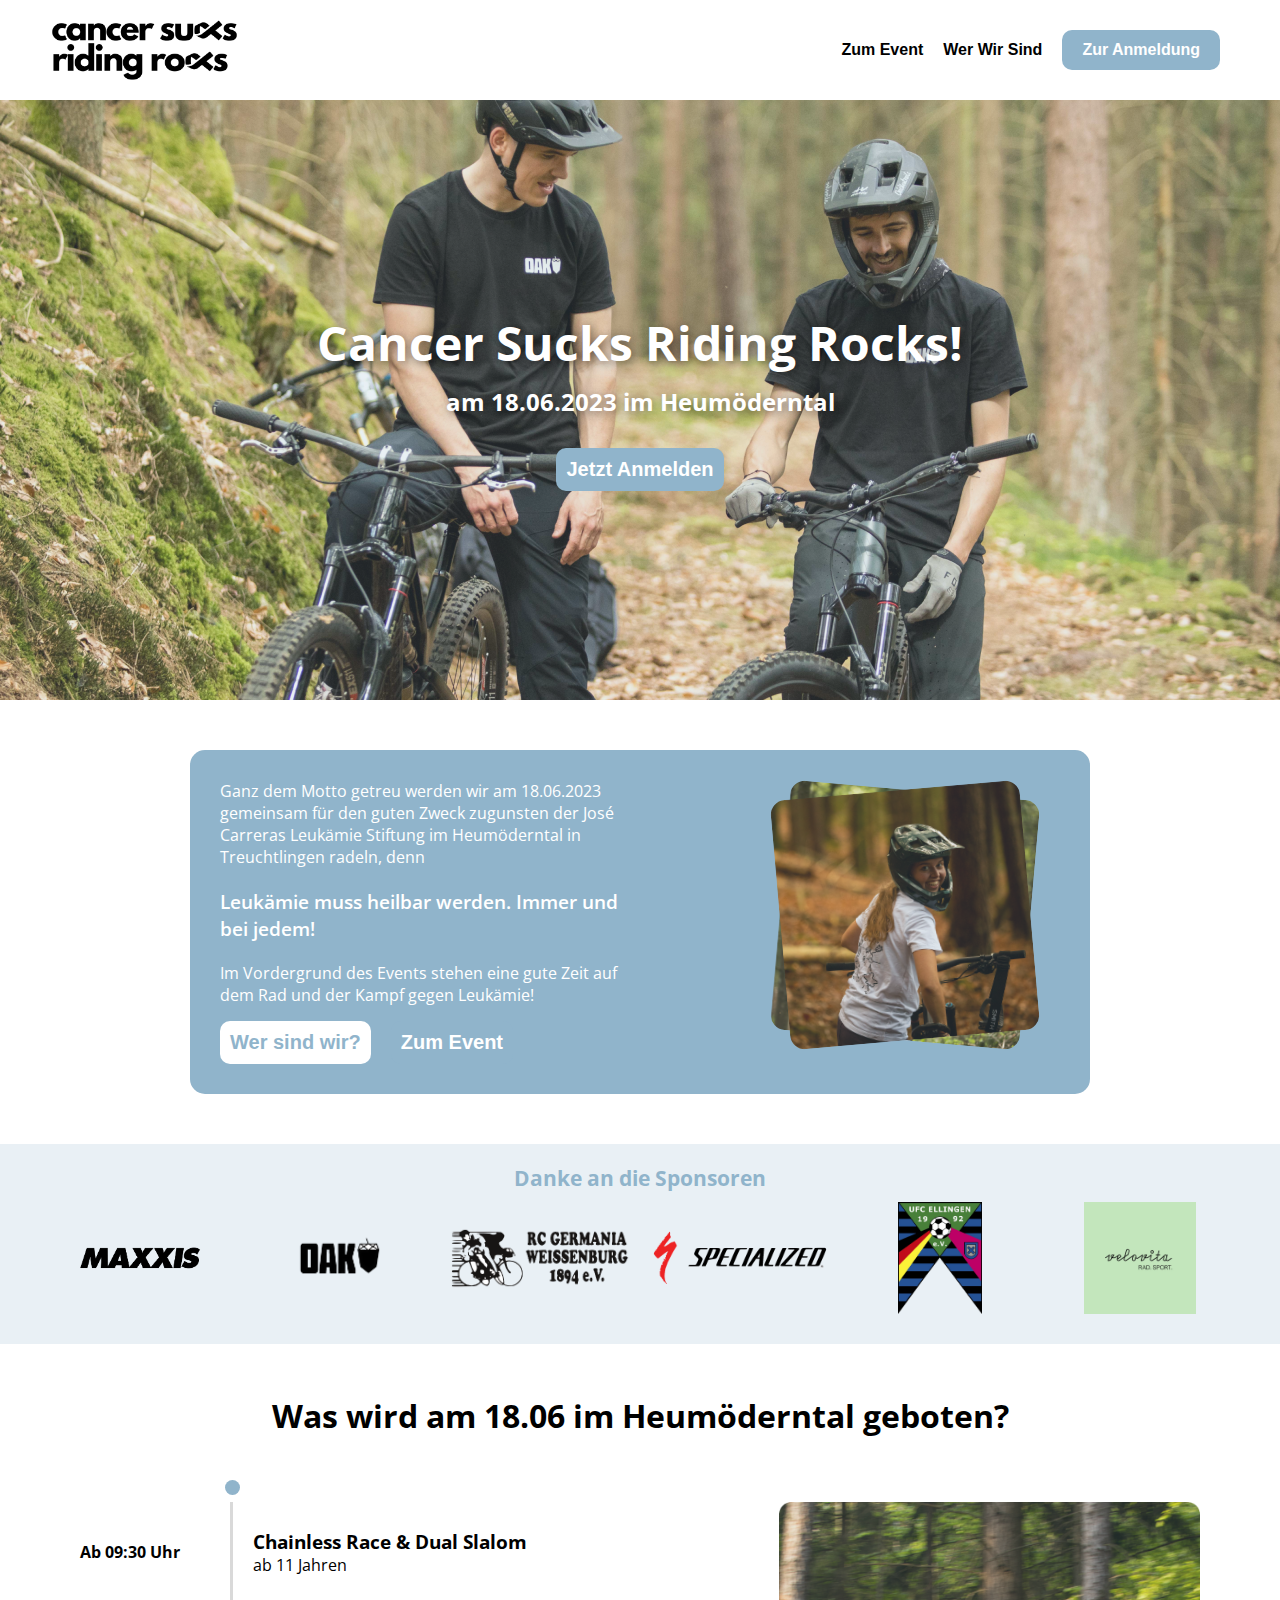
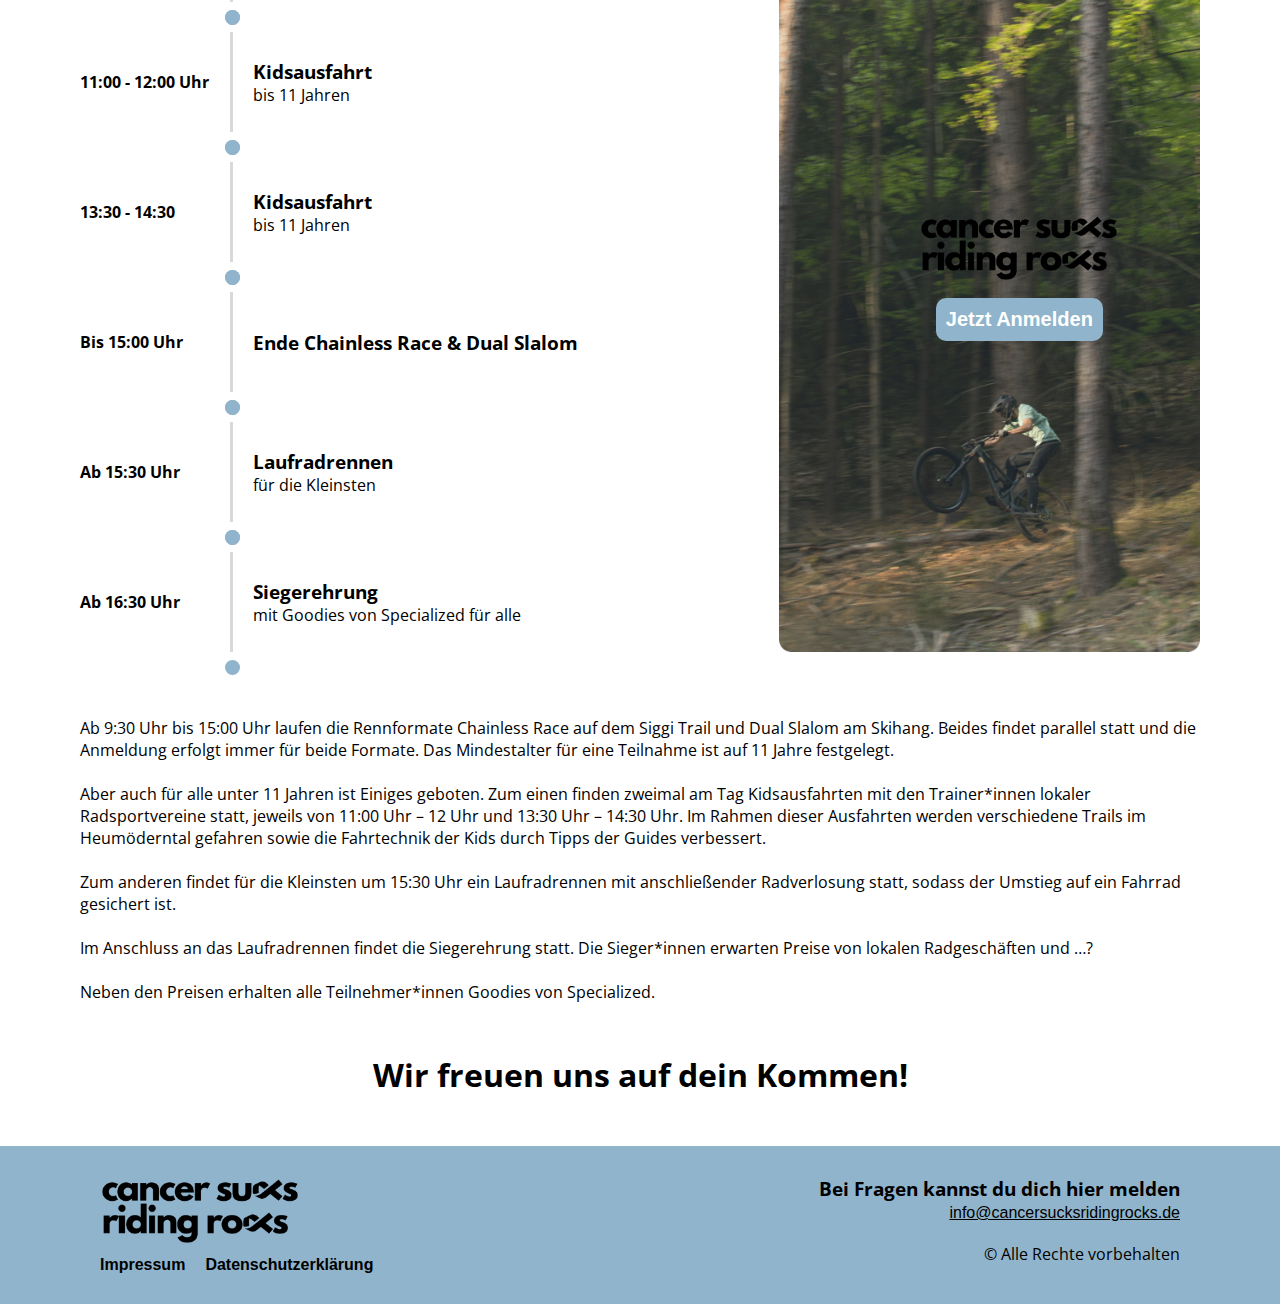
==== views/index.html @ 5d7ab5a2 "responsive changes" ====
<!DOCTYPE html>
<html lang="de">
<head>
    <meta charset="UTF-8">
    <meta http-equiv="X-UA-Compatible" content="IE=edge">
    <meta name="viewport" content="width=device-width, initial-scale=1.0">
    <title>Cancer Sucks Riding Rocks</title>
    <link rel="icon" href="../public/assets/favicon.ico" type="image/x-icon">
    <link rel="shortcut icon" href="../public/assets/favicon.ico" type="image/x-icon">
    <link rel="apple-touch-icon" href="../public/assets/favicon.ico" type="image/x-icon">
    <link rel="apple-touch-icon-precomposed" href="../public/assets/favicon.ico" type="image/x-icon">
    <link rel="apple-touch-icon" sizes="57x57" href="../public/assets/favicon.ico" type="image/x-icon">
    <link rel="apple-touch-icon" sizes="72x72" href="../public/assets/favicon.ico" type="image/x-icon">
    <link rel="stylesheet" href="../public/main.css">
</head>
<body>
    <header>
        <nav class="navbar">
            <div class="logo">
                <a href="/views/index.html">
                    <img src="../public/assets/logo.png" alt="LOGO" height="60"></div>
                </a>
            <div class="push-left">
                <button id="menu-toggler" data-class="menu-active" class="hamburger">
                    <span class="hamburger-line hamburger-line-top"></span>
                    <span class="hamburger-line hamburger-line-middle"></span>
                    <span class="hamburger-line hamburger-line-bottom"></span>
                </button>

                <ul id="primary-menu" class="menu nav-menu">
                    <li class="menu-item current-menu-item"><a class="nav__link"  href="/views/index.html#event">Zum Event</a></li>
                    <li class="menu-item"><a class="nav__link"  href="/views/about.html">Wer Wir Sind</a></li>
                    <li class="menu-item contact"><a class="nav__link"  href="/views/anmeldung.html">Zur Anmeldung</a></li>
                </ul>
            </div>
        </nav>
    </header>

    <main>
        <section name="hero">
            <h1>Cancer Sucks Riding Rocks!</h1>
            <h2>am 18.06.2023 im Heumöderntal</h2>
            <button class="btn-primary">Jetzt Anmelden</button>
        </section>
        <section name="about">
            <div class="about-wrapper">
                <div class="about-text">
                    <p>Ganz dem Motto getreu werden wir am 18.06.2023 gemeinsam für den guten Zweck zugunsten der José Carreras Leukämie Stiftung im Heumöderntal in Treuchtlingen radeln, denn</p>
                    
                    <span class="bold">Leukämie muss heilbar werden. Immer und bei jedem!</span>
                    
                    <p>Im Vordergrund des Events stehen eine gute Zeit auf dem Rad und der Kampf gegen Leukämie!</p>
                    <div class="btns">
                        <a href="../views/about.html" class="btn-white">Wer sind wir?</a>
                        <a href="#event" class="btn-secondary">Zum Event</a>
                    </div>
                </div>
                <div class="about-images">
                    <img src="../public/assets/Infotext1.png" alt="">
                    <img src="../public/assets/Infotext2.png" alt="">
                </div>
            </div>
        </section>
        <section name="sponsoren">
            <div class="sponsoren-wrapper">
                <h2>Danke an die Sponsoren</h2>
                <div class="sponsoren-images">
                    <img src="../public/assets/sponsoren/maxxis.png" alt="">
                    <img src="../public/assets/sponsoren/Oak.png" alt="">
                    <img src="../public/assets/sponsoren/RCGWUG.png" alt="">
                    <img src="../public/assets/sponsoren/Specialized.png" alt="">
                    <img src="../public/assets/sponsoren/UFC.png" alt="">
                    <img src="../public/assets/sponsoren/Velovita Radsport GmbH.jpg" alt="">
                    <!-- <img src="../public/assets/sponsoren/" alt=""> -->
                </div>
        </section>
        <section name="event-ablauf" id="event">
            <div class="container">
                <h1 class="heading">Was wird am 18.06 im Heumöderntal geboten?</h1>
                <div class="event">
                    <div class="ablauf">
                        <div class="list-element">
                            <div class="time">Ab 09:30 Uhr</div>
                            <div class="description">
                                <h3>Chainless Race & Dual Slalom</h3>
                                <p>ab 11 Jahren</p>
                            </div>
                        </div>
                        <div class="list-element">
                            <div class="time">11:00 - 12:00 Uhr</div>
                            <div class="description">
                                <h3>Kidsausfahrt</h3>
                                <p>bis 11 Jahren</p>
                            </div>
                        </div>
                        <div class="list-element">
                            <div class="time">13:30 - 14:30</div>
                            <div class="description">
                                <h3>Kidsausfahrt</h3>
                                <p>bis 11 Jahren</p>
                            </div>
                        </div>
                        <div class="list-element">
                            <div class="time">Bis 15:00 Uhr</div>
                            <div class="description">
                                <h3>Ende Chainless Race & Dual Slalom</h3>
                                <p></p>
                            </div>
                        </div>
                        <div class="list-element">
                            <div class="time">Ab 15:30 Uhr</div>
                            <div class="description">
                                <h3>Laufradrennen</h3>
                                <p>für die Kleinsten</p>
                            </div>
                        </div>
                        <div class="list-element">
                            <div class="time">Ab 16:30 Uhr</div>
                            <div class="description">
                                <h3>Siegerehrung</h3>
                                <p>mit Goodies von Specialized für alle</p>
                            </div>
                        </div>
                    </div>
                    <div class="event-bild">
                        <img src="../public/assets/eventbild.png">
                        <div class="overlay">
                            <img src="../public/assets/logo.png" alt="logo" class="logo">
                            <a class="btn-primary">Jetzt Anmelden</a>
                        </div>
                    </div>
                    <div class="event-mobile">
                        <a class="btn-primary">Jetzt Anmelden</a>
                    </div>
                </div>
                <p>
                    Ab 9:30 Uhr bis 15:00 Uhr laufen die Rennformate Chainless Race auf dem Siggi Trail und Dual Slalom am Skihang. Beides findet parallel statt und die Anmeldung erfolgt immer für beide Formate. Das Mindestalter für eine Teilnahme ist auf 11 Jahre festgelegt.  
                    <br>
                    <br>
                    Aber auch für alle unter 11 Jahren ist Einiges geboten. Zum einen finden zweimal am Tag Kidsausfahrten mit den Trainer*innen lokaler Radsportvereine statt, jeweils von 11:00 Uhr – 12 Uhr und 13:30 Uhr – 14:30 Uhr. 
                    Im Rahmen dieser Ausfahrten werden verschiedene Trails im Heumöderntal gefahren sowie die Fahrtechnik der Kids durch Tipps der Guides verbessert. 
                    <br>
                    <br>
                    Zum anderen findet für die Kleinsten um 15:30 Uhr ein Laufradrennen mit anschließender Radverlosung statt, sodass der Umstieg auf ein Fahrrad gesichert ist. 
                    <br>
                    <br>
                    Im Anschluss an das Laufradrennen findet die Siegerehrung statt. Die Sieger*innen erwarten Preise von lokalen Radgeschäften und …? 
                    <br>
                    <br>
                    Neben den Preisen erhalten alle Teilnehmer*innen Goodies von Specialized. 
                </p>
                <h1 class="end-call">Wir freuen uns auf dein Kommen!</h1>
            </div>
        </section>
    </main>
    <footer>
        <div class="container">
            <div class="left-side">
                <div class="logo">
                    <img src="../public/assets/logo.png" alt="logo">
                </div>
                <div class="privacy-policy">
                    <a href="https://ridetime.de/impressum/">Impressum</a>
                    <a href="/datenschutz.html">Datenschutzerklärung</a>
                </div>
            </div>
            <div class="right-side">
                <div class="email">
                    <h3>Bei Fragen kannst du dich hier melden</h3>
                    <a href="mailto:info@cancersucksridingrocks.de">info@cancersucksridingrocks.de</a>
                    <p>© Alle Rechte vorbehalten</p>
                </div>
            </div>
        </div>
    </footer>
</body>
<script src="../public/main.js"></script>
</html>
---- public/main.css ----
@import url("https://fonts.googleapis.com/css2?family=Open Sans:wght@400;700&display=swap");
@import "navbar.css";
:root {
  --color-primary: #90B4CB;
  --color-secondary: #90b4cb33;
  font-size: 20px;
  font-family: "Open Sans", sans-serif;
  scroll-behavior: smooth;
}
@media (min-width: 768px) {
  :root {
    font-size: 16px;
  }
}

button, input, a {
  font-family: "Rubik", sans-serif;
}

* {
  box-sizing: border-box;
  margin: 0;
  padding: 0;
}

.btn-primary {
  background-color: var(--color-primary);
  color: #fff;
  padding: 10px 10px;
  border-radius: 10px;
  font-size: 20px;
  font-weight: 700;
  border: none;
  cursor: pointer;
  transition: all 0.3s ease-in-out;
  text-decoration: none;
}

main .container {
  max-width: 1200px;
  margin: 0 auto;
  padding: 0 40px;
}
main section[name=hero] {
  background-image: url("assets/hero.png");
  background-size: cover;
  background-position: center;
  background-repeat: no-repeat;
  max-height: 600px;
  height: 600vh;
  max-width: 1500px;
  display: flex;
  align-items: center;
  justify-content: center;
  flex-direction: column;
  gap: 10px;
  margin: 0 auto;
}
main section[name=hero] h1 {
  font-size: 3rem;
  text-shadow: 2px 2px 10px rgba(0, 0, 0, 0.5);
  color: #fff;
}
main section[name=hero] h2 {
  font-size: 1.5rem;
  text-shadow: 2px 2px 10px rgba(0, 0, 0, 0.5);
  color: #fff;
}
main section[name=hero] .btn-primary {
  margin-top: 20px;
  text-decoration: none;
}
@media (max-width: 1024px) {
  main section[name=hero] h1 {
    font-size: 2rem;
  }
  main section[name=hero] h2 {
    font-size: 1rem;
  }
}
main section[name=about] .about-wrapper {
  display: flex;
  flex-direction: column;
  justify-content: space-between;
  gap: 20px;
  background-color: var(--color-primary);
  border-radius: 15px;
  padding: 30px;
  margin: 50px 0;
  width: 900px;
  margin: 50px auto;
}
@media (min-width: 768px) {
  main section[name=about] .about-wrapper {
    flex-direction: row;
  }
}
@media (max-width: 768px) {
  main section[name=about] .about-wrapper {
    border-radius: 0;
    margin: 0;
    width: 100%;
  }
}
main section[name=about] .about-wrapper .about-text {
  width: 60%;
  max-width: 400px;
  color: #fff;
}
@media (max-width: 768px) {
  main section[name=about] .about-wrapper .about-text {
    width: 100%;
    max-width: 100%;
  }
}
main section[name=about] .about-wrapper .about-text span {
  font-size: 1.2rem;
  font-weight: 600;
  display: block;
  margin: 20px 0;
}
main section[name=about] .about-wrapper .about-text .btns {
  margin-top: 15px;
  display: flex;
  gap: 20px;
}
@media (max-width: 768px) {
  main section[name=about] .about-wrapper .about-text .btns {
    margin-top: 40px;
  }
  main section[name=about] .about-wrapper .about-text .btns a {
    font-size: 0.9rem;
  }
}
@media (max-width: 414px) {
  main section[name=about] .about-wrapper .about-text .btns {
    display: flex;
    flex-direction: column;
  }
}
main section[name=about] .about-wrapper .about-text .btn-white {
  background-color: #fff;
  color: var(--color-primary);
  padding: 10px 10px;
  border-radius: 10px;
  font-size: 20px;
  font-weight: 700;
  border: none;
  cursor: pointer;
  transition: all 0.3s ease-in-out;
  text-decoration: none;
}
main section[name=about] .about-wrapper .about-text .btn-secondary {
  background-color: var(--color-secondary);
  color: #fff;
  padding: 10px 10px;
  border-radius: 10px;
  font-size: 20px;
  font-weight: 700;
  border: none;
  cursor: pointer;
  transition: all 0.3s ease-in-out;
  text-decoration: none;
}
main section[name=about] .about-wrapper .about-images {
  position: relative;
  width: 40%;
  margin-right: 30px;
  margin-top: 10px;
}
main section[name=about] .about-wrapper .about-images img {
  top: 0;
  right: 0;
  border-radius: 15px;
  height: 250px;
  width: 250px;
  position: absolute;
}
main section[name=about] .about-wrapper .about-images img:nth-child(1) {
  transform: rotate(5deg);
}
main section[name=about] .about-wrapper .about-images img:nth-child(2) {
  transform: rotate(-5deg);
}
@media (max-width: 768px) {
  main section[name=about] .about-wrapper .about-images {
    display: none;
  }
}
@media (max-width: 1024px) {
  main section[name=about] .about-wrapper {
    max-width: 100vw;
    border-radius: 0;
    padding: 50px;
  }
  main section[name=about] .about-wrapper .about-text {
    font-size: 0.9rem;
  }
  main section[name=about] .about-wrapper .about-text span {
    display: block;
    margin: 10px 0;
  }
  main section[name=about] .about-wrapper .about-images img {
    top: 10px;
    width: 200px;
    height: 200px;
  }
  main section[name=about] .about-wrapper .btns {
    margin-top: 20px;
  }
  main section[name=about] .about-wrapper .btns a {
    font-size: 0.9rem;
    width: -moz-fit-content;
    width: fit-content;
  }
}
main section[name=sponsoren] .sponsoren-wrapper {
  display: flex;
  flex-direction: column;
  justify-content: center;
  align-items: center;
  background-color: var(--color-secondary);
  max-height: 200px;
  padding: 20px;
}
main section[name=sponsoren] .sponsoren-wrapper h2 {
  color: var(--color-primary);
  font-size: 1.3rem;
}
main section[name=sponsoren] .sponsoren-wrapper .sponsoren-images {
  display: flex;
  flex-wrap: nowrap;
  gap: 20px;
  max-width: 100vw;
  overflow-x: auto;
  overflow-y: hidden;
  padding: 10px 20px;
}
main section[name=sponsoren] .sponsoren-wrapper .sponsoren-images img {
  aspect-ratio: 3/2;
  width: 180px;
  -o-object-fit: scale-down;
     object-fit: scale-down;
}
@media (max-width: 768px) {
  main section[name=sponsoren] .sponsoren-wrapper {
    max-height: 100vw;
    padding: 20px 0;
  }
  main section[name=sponsoren] .sponsoren-wrapper h2 {
    font-size: 1rem;
  }
  main section[name=sponsoren] .sponsoren-wrapper .sponsoren-images {
    overflow-x: auto;
    overflow-y: hidden;
    padding: 20px 0;
    flex-wrap: nowrap;
    width: 100%;
  }
}
main section[name=event-ablauf] {
  margin: 50px 0;
}
main section[name=event-ablauf] h1.heading {
  text-align: center;
  margin-bottom: 50px;
}
main section[name=event-ablauf] .event {
  margin-bottom: 50px;
  display: flex;
  justify-content: space-between;
  align-items: center;
  height: 100%;
}
main section[name=event-ablauf] .event .event-mobile {
  display: none;
}
@media (max-width: 768px) {
  main section[name=event-ablauf] .event {
    align-items: center;
  }
}
main section[name=event-ablauf] .event .ablauf {
  display: flex;
  flex-direction: column;
}
main section[name=event-ablauf] .event .ablauf .list-element {
  display: flex;
  align-items: center;
  height: 130px;
  gap: 20px;
}
main section[name=event-ablauf] .event .ablauf .list-element .time {
  width: 130px;
  font-weight: 700;
}
main section[name=event-ablauf] .event .ablauf .list-element .description {
  border-left: 3px solid #D9D9D9;
  padding-left: 20px;
  height: 100px;
  display: flex;
  flex-direction: column;
  justify-content: center;
  position: relative;
}
main section[name=event-ablauf] .event .ablauf .list-element .description::before {
  content: "";
  display: block;
  width: 15px;
  height: 15px;
  border-radius: 50%;
  background-color: var(--color-primary);
  position: absolute;
  top: -22.5px;
  left: -8px;
}
main section[name=event-ablauf] .event .ablauf .list-element .description::after {
  content: "";
  display: block;
  width: 15px;
  height: 15px;
  border-radius: 50%;
  background-color: var(--color-primary);
  position: absolute;
  bottom: -22.5px;
  left: -8px;
}
main section[name=event-ablauf] .event .event-bild {
  max-height: 800px;
  position: relative;
}
main section[name=event-ablauf] .event .event-bild img {
  height: 100%;
  width: -moz-min-content;
  width: min-content;
  float: right;
  max-height: 750px;
}
main section[name=event-ablauf] .event .event-bild .overlay {
  position: absolute;
  top: 0;
  left: 30px;
  width: 100%;
  height: 100%;
  display: flex;
  justify-content: center;
  align-items: center;
  flex-direction: column;
}
main section[name=event-ablauf] .event .event-bild .overlay img {
  width: 200px;
  height: 70px;
  -o-object-fit: contain;
     object-fit: contain;
  margin-bottom: 15px;
}
main section[name=event-ablauf] .end-call {
  text-align: center;
  margin-top: 50px;
}
@media (max-width: 1024px) {
  main section[name=event-ablauf] .event {
    gap: 20px;
    padding: 0 40px;
  }
  main section[name=event-ablauf] .event .ablauf .list-element {
    height: 80px;
    gap: 10px;
  }
  main section[name=event-ablauf] .event .ablauf .list-element .time {
    width: 120px;
    font-size: 0.8rem;
  }
  main section[name=event-ablauf] .event .ablauf .list-element .description {
    height: 60px;
  }
  main section[name=event-ablauf] .event .ablauf .list-element .description h3 {
    font-size: 1rem;
  }
  main section[name=event-ablauf] .event .ablauf .list-element .description p {
    font-size: 0.8rem;
  }
  main section[name=event-ablauf] .event .ablauf .list-element .description::before {
    width: 10px;
    height: 10px;
    top: -15px;
    left: -6px;
  }
  main section[name=event-ablauf] .event .ablauf .list-element .description::after {
    width: 10px;
    height: 10px;
    bottom: -15px;
    left: -6px;
  }
  main section[name=event-ablauf] .event .event-bild img {
    max-width: 30vw;
    max-height: 750px;
  }
  main section[name=event-ablauf] .event .event-bild .overlay img {
    width: 150px;
    height: 50px;
  }
  main section[name=event-ablauf] .event .event-bild .overlay a {
    font-size: 0.9rem;
  }
}
@media (max-width: 1024px) and (max-width: 768px) {
  main section[name=event-ablauf] .event .event-bild {
    display: none;
  }
}
@media (max-width: 768px) {
  main section[name=event-ablauf] .event {
    flex-direction: column;
    padding: 0 20px;
  }
  main section[name=event-ablauf] .event .ablauf .list-element {
    height: 80px;
    gap: 10px;
  }
  main section[name=event-ablauf] .event .ablauf .list-element .time {
    width: 80px;
    font-size: 0.7rem;
  }
  main section[name=event-ablauf] .event .ablauf .list-element .description {
    height: 60px;
  }
  main section[name=event-ablauf] .event .ablauf .list-element .description h3 {
    font-size: 0.8rem;
  }
  main section[name=event-ablauf] .event .ablauf .list-element .description p {
    font-size: 0.6rem;
  }
  main section[name=event-ablauf] .event .ablauf .list-element .description::before {
    width: 10px;
    height: 10px;
    top: -15px;
    left: -6px;
  }
  main section[name=event-ablauf] .event .ablauf .list-element .description::after {
    width: 10px;
    height: 10px;
    bottom: -15px;
    left: -6px;
  }
  main section[name=event-ablauf] .event .event-bild {
    display: none;
  }
}

footer {
  background-color: var(--color-primary);
  padding: 30px 100px;
}
footer .container {
  max-width: 1500px;
  margin: 0 auto;
  display: flex;
  flex-direction: row;
  justify-content: space-between;
}
footer .left-side {
  width: -moz-fit-content;
  width: fit-content;
}
footer .left-side .logo img {
  width: 200px;
  height: 70px;
  -o-object-fit: contain;
     object-fit: contain;
}
footer .left-side .privacy-policy {
  margin-top: 20px;
  display: flex;
  gap: 20px;
}
footer .left-side .privacy-policy a {
  color: #000;
  text-decoration: none;
  font-weight: 700;
}
footer .left-side .privacy-policy a:hover {
  text-decoration: underline;
}
footer .right-side {
  width: -moz-fit-content;
  width: fit-content;
}
footer .right-side .email {
  text-align: right;
}
footer .right-side a {
  color: #000;
}
footer .right-side a:hover {
  text-decoration: underline;
}
footer .right-side p {
  margin-top: 20px;
  text-align: right;
}
@media (max-width: 1024px) {
  footer {
    padding: 20px 40px;
  }
  footer .left-side {
    margin-bottom: 10px;
  }
  footer .left-side .logo img {
    width: 150px;
    height: 50px;
  }
  footer .right-side .email * {
    font-size: 1rem;
  }
}
@media (max-width: 768px) {
  footer {
    flex-direction: column;
    padding: 20px 20px;
  }
  footer .left-side {
    margin-bottom: 10px;
  }
  footer .left-side .logo img {
    width: 200px;
    height: 70px;
  }
  footer .right-side .email * {
    text-align: left;
    font-size: 0.8rem;
  }
}

section[name=wer-wir-sind] .wer-wir-sind-wrapper {
  display: flex;
  flex-direction: column;
  justify-content: center;
  align-items: center;
  padding: 20px;
  margin-top: 50px;
}
section[name=wer-wir-sind] .wer-wir-sind-wrapper p {
  margin-top: 10px;
  text-align: block;
  line-height: 25px;
  font-size: 18px;
  text-align: justify;
}
section[name=wer-wir-sind] .wer-wir-sind-wrapper .vorstellungs-bilder {
  margin: 50px 0;
  display: flex;
  gap: 50px;
}
section[name=wer-wir-sind] .wer-wir-sind-wrapper .vorstellungs-bilder img {
  height: 100%;
  max-height: 350px;
  width: 100%;
  max-width: 350px;
  -o-object-fit: cover;
     object-fit: cover;
  border-radius: 50%;
}
section[name=wer-wir-sind] .wer-wir-sind-wrapper .heumoederntrails {
  margin: 50px 0;
  display: flex;
  gap: 75px;
  justify-content: center;
  align-items: center;
}
section[name=wer-wir-sind] .wer-wir-sind-wrapper .heumoederntrails img {
  height: 100%;
  max-height: 400px;
  width: 100%;
  max-width: 400px;
  -o-object-fit: cover;
     object-fit: cover;
  border-radius: 50%;
}

section[name=datenschutz] .container {
  padding: 20px 50px;
}
section[name=datenschutz] .container h1 {
  text-align: center;
  margin-bottom: 20px;
}
section[name=datenschutz] .container p {
  margin-top: 10px;
  text-align: block;
  line-height: 25px;
  font-size: 18px;
  text-align: justify;
}

.josecarreras {
  width: 75vw;
  max-width: 500px;
  height: 100%;
  margin: 0 0 20px;
}

@media (max-width: 768px) {
  main section[name=about] .about-wrapper .about-text .btns {
    margin-top: 20px;
  }
  main section[name=about] .about-wrapper .about-text span {
    font-size: 1rem;
  }
  .end-call {
    margin: 20px 0 !important;
  }
  p {
    font-size: 0.8rem;
  }
  main section[name=event-ablauf] {
    margin: 20px 0;
  }
  main section[name=event-ablauf] .container {
    padding: 0 20px;
  }
  main section[name=about] .about-wrapper {
    padding: 20px;
  }
  h1 {
    font-size: 1.2rem;
  }
  main section[name=hero] h1 {
    font-size: 1.5rem;
    text-align: center;
  }
  section[name=wer-wir-sind] .container.wir {
    padding: 0;
  }
  section[name=wer-wir-sind] .subtitle {
    display: none;
  }
  section[name=wer-wir-sind] .wer-wir-sind-wrapper {
    padding: 0;
    position: relative;
    justify-content: start;
    align-items: left;
    margin-top: 0;
  }
  section[name=wer-wir-sind] .wer-wir-sind-wrapper h1, section[name=wer-wir-sind] .wer-wir-sind-wrapper p.subtitle {
    display: none;
  }
  section[name=wer-wir-sind] .wer-wir-sind-wrapper .vorstellungs-bilder {
    margin-top: 0;
    margin-bottom: 20px;
    flex-wrap: wrap;
    gap: 0;
    max-width: none;
  }
  section[name=wer-wir-sind] .wer-wir-sind-wrapper .vorstellungs-bilder img {
    border-radius: 0;
    width: 50vw;
    aspect-ratio: 1/1;
    max-height: 50vh;
    -o-object-fit: cover;
       object-fit: cover;
    max-width: none;
  }
  section[name=wer-wir-sind] .wer-wir-sind-wrapper .infotext {
    padding: 0 20px;
    margin-top: 0;
  }
  section[name=wer-wir-sind] .wer-wir-sind-wrapper .heumoederntrails {
    padding: 20px;
    margin: 0;
    flex-wrap: wrap;
    gap: 20px;
  }
}
@media (max-width: 400px) {
  .vorstellungs-bilder img {
    min-width: 100vw;
  }
}
@media (max-width: 471px) {
  section[name=hero] {
    background-position: 75% 50% !important;
  }
  section[name=event-ablauf] .description h3 {
    font-size: 0.6rem !important;
  }
  section[name=event-ablauf] .description p {
    font-size: 0.5rem !important;
  }
  section[name=event-ablauf] .time {
    font-size: 0.5rem !important;
  }
  *[class*=btn] {
    font-size: 0.7rem !important;
  }
}
@media (max-width: 876px) {
  .event-bild {
    display: none;
  }
  .event-mobile {
    margin-top: 20px;
    display: block !important;
  }
  .event-mobile a {
    font-size: 0.9rem;
  }
  .heumoederntrails img {
    max-width: 200px !important;
  }
}/*# sourceMappingURL=main.css.map */
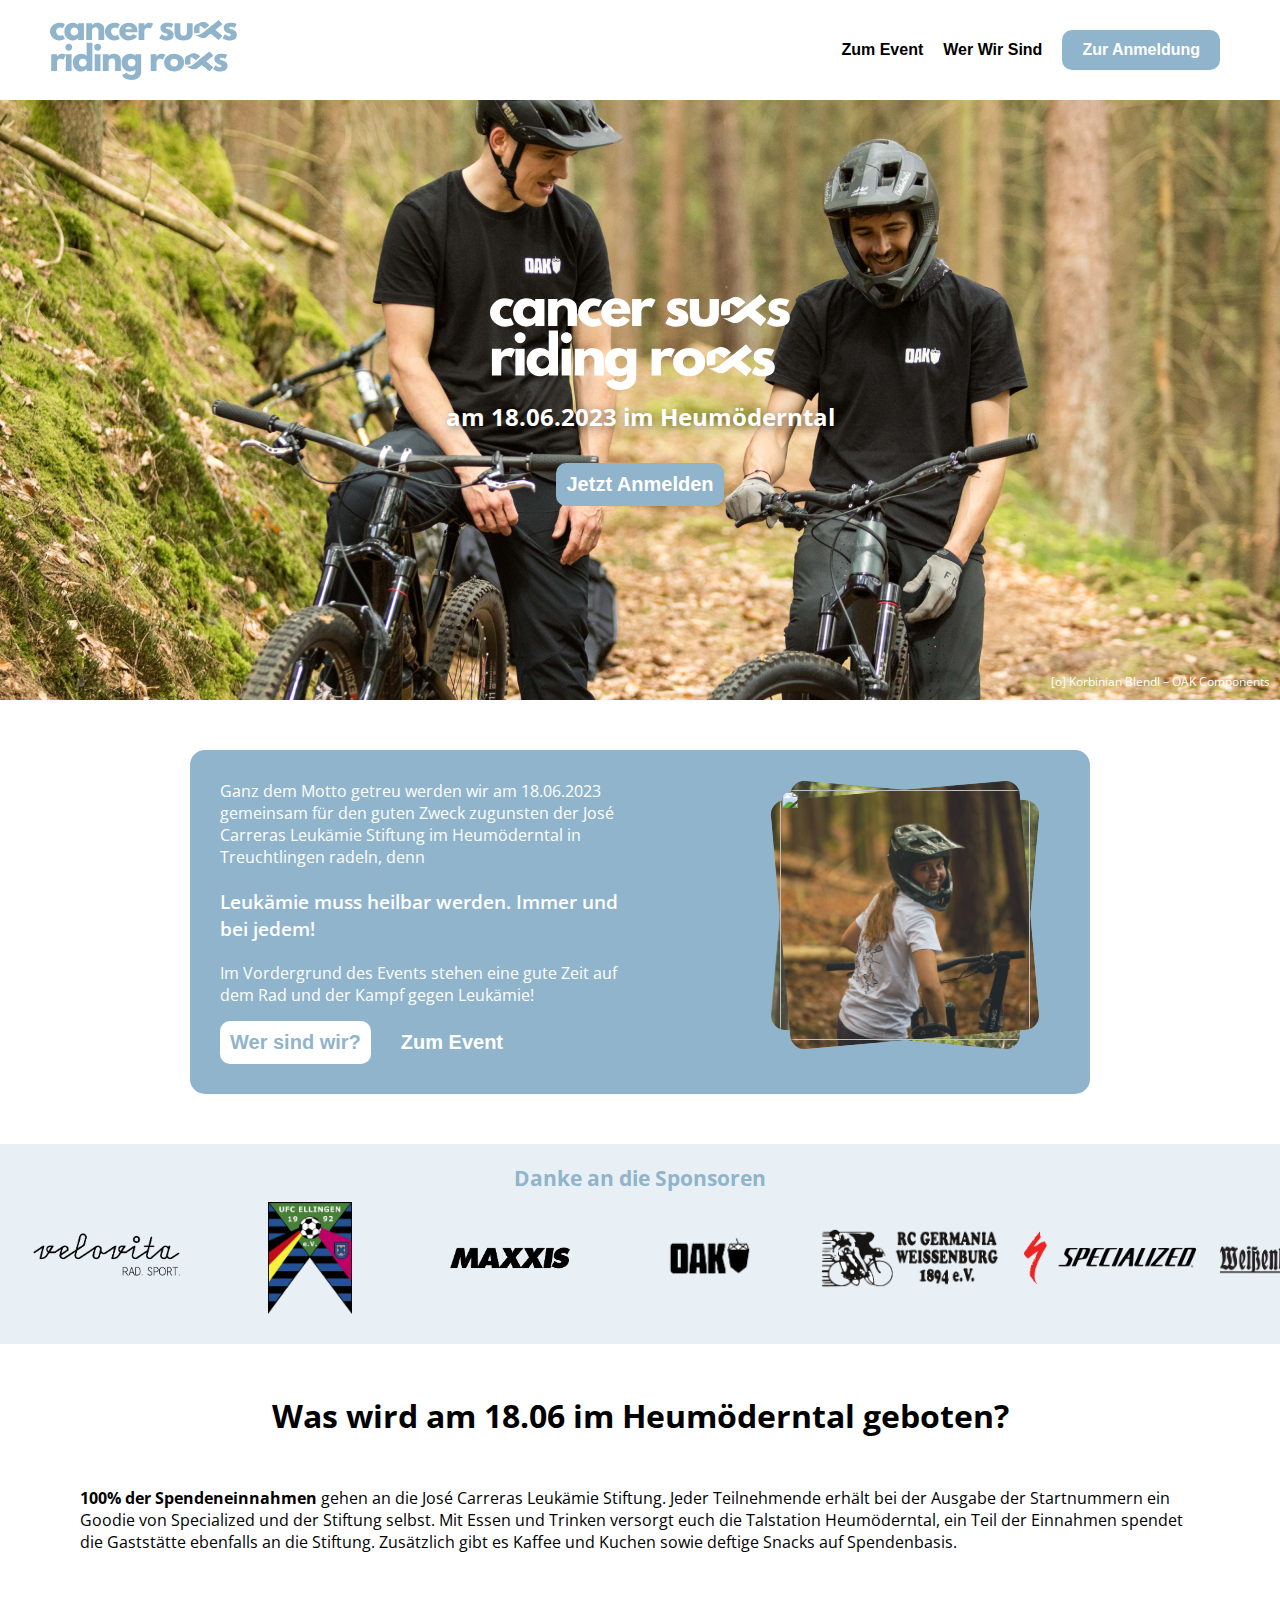
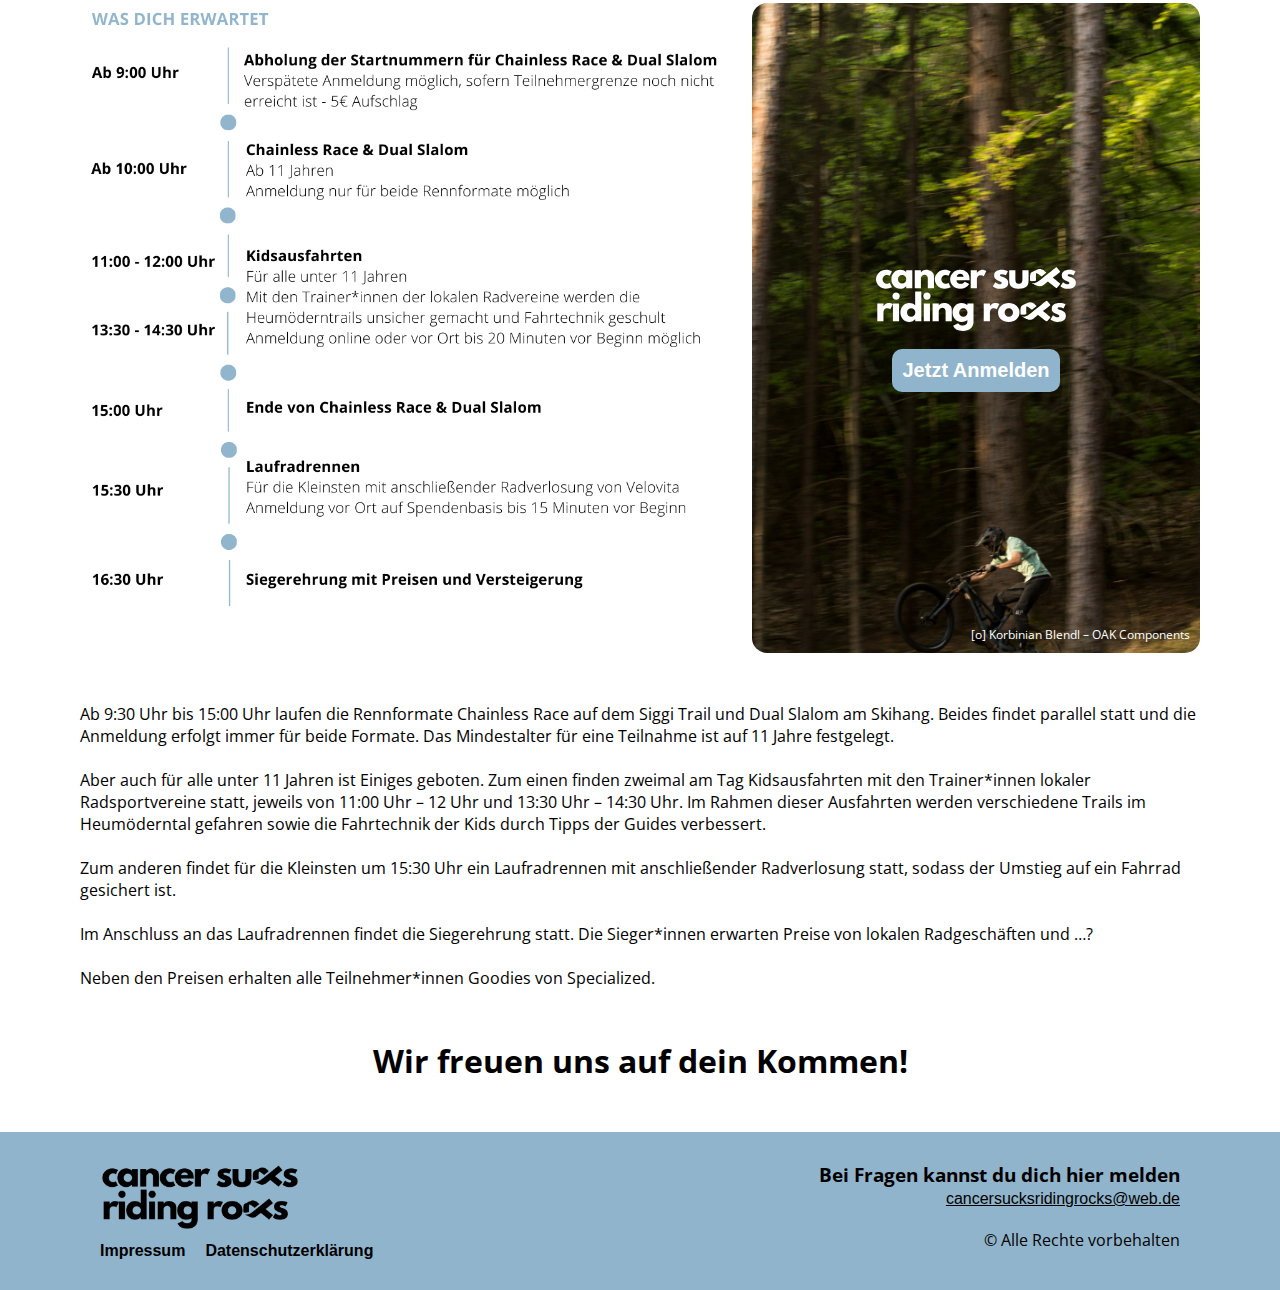
==== commit 979868f9: "last changes" ====
--- a/views/index.html
+++ b/views/index.html
@@ -18,7 +18,7 @@
         <nav class="navbar">
             <div class="logo">
                 <a href="/views/index.html">
-                    <img src="../public/assets/logo.png" alt="LOGO" height="60"></div>
+                    <img src="../public/assets/Logo.svg" alt="LOGO" height="60"></div>
                 </a>
             <div class="push-left">
                 <button id="menu-toggler" data-class="menu-active" class="hamburger">
@@ -30,7 +30,7 @@
                 <ul id="primary-menu" class="menu nav-menu">
                     <li class="menu-item current-menu-item"><a class="nav__link"  href="/views/index.html#event">Zum Event</a></li>
                     <li class="menu-item"><a class="nav__link"  href="/views/about.html">Wer Wir Sind</a></li>
-                    <li class="menu-item contact"><a class="nav__link"  href="/views/anmeldung.html">Zur Anmeldung</a></li>
+                    <li class="menu-item contact"><a class="nav__link" target="_blank" href="https://forms.gle/KFm6oG1dG6w49Yee6">Zur Anmeldung</a></li>
                 </ul>
             </div>
         </nav>
@@ -38,9 +38,11 @@
 
     <main>
         <section name="hero">
-            <h1>Cancer Sucks Riding Rocks!</h1>
+            <h1 hidden>Cancer Sucks Riding Rocks!</h1>
+            <img src="../public/assets/logo_black.svg" alt="">
             <h2>am 18.06.2023 im Heumöderntal</h2>
-            <button class="btn-primary">Jetzt Anmelden</button>
+            <a href="https://forms.gle/KFm6oG1dG6w49Yee6" target="_blank" class="btn-primary">Jetzt Anmelden</a>
+            <div class="photograf">[o] Korbinian Blendl – OAK Components</div>
         </section>
         <section name="about">
             <div class="about-wrapper">
@@ -58,6 +60,7 @@
                 <div class="about-images">
                     <img src="../public/assets/Infotext1.png" alt="">
                     <img src="../public/assets/Infotext2.png" alt="">
+                    <img src="../public/assets/werwirsindkurz.jpg" alt="">
                 </div>
             </div>
         </section>
@@ -65,75 +68,37 @@
             <div class="sponsoren-wrapper">
                 <h2>Danke an die Sponsoren</h2>
                 <div class="sponsoren-images">
+                    <img src="../public/assets/sponsoren/Velovita Radsport GmbH.png" alt="">
+                    <img src="../public/assets/sponsoren/UFC.png" alt="">
                     <img src="../public/assets/sponsoren/maxxis.png" alt="">
                     <img src="../public/assets/sponsoren/Oak.png" alt="">
                     <img src="../public/assets/sponsoren/RCGWUG.png" alt="">
                     <img src="../public/assets/sponsoren/Specialized.png" alt="">
-                    <img src="../public/assets/sponsoren/UFC.png" alt="">
-                    <img src="../public/assets/sponsoren/Velovita Radsport GmbH.jpg" alt="">
+                    <img src="../public/assets/sponsoren/weißenburger_tagblatt.png" alt="">
                     <!-- <img src="../public/assets/sponsoren/" alt=""> -->
                 </div>
         </section>
         <section name="event-ablauf" id="event">
             <div class="container">
                 <h1 class="heading">Was wird am 18.06 im Heumöderntal geboten?</h1>
+                <p style="margin-top: 0 !important;"><strong>100% der Spendeneinnahmen</strong> gehen an die José Carreras Leukämie Stiftung. Jeder Teilnehmende erhält bei der Ausgabe der Startnummern ein Goodie von Specialized und der Stiftung selbst.
+                    Mit Essen und Trinken versorgt euch die Talstation Heumöderntal, ein Teil der Einnahmen spendet die Gaststätte ebenfalls an die Stiftung. Zusätzlich gibt es Kaffee und Kuchen sowie deftige Snacks auf Spendenbasis. </p>
                 <div class="event">
                     <div class="ablauf">
-                        <div class="list-element">
-                            <div class="time">Ab 09:30 Uhr</div>
-                            <div class="description">
-                                <h3>Chainless Race & Dual Slalom</h3>
-                                <p>ab 11 Jahren</p>
-                            </div>
-                        </div>
-                        <div class="list-element">
-                            <div class="time">11:00 - 12:00 Uhr</div>
-                            <div class="description">
-                                <h3>Kidsausfahrt</h3>
-                                <p>bis 11 Jahren</p>
-                            </div>
-                        </div>
-                        <div class="list-element">
-                            <div class="time">13:30 - 14:30</div>
-                            <div class="description">
-                                <h3>Kidsausfahrt</h3>
-                                <p>bis 11 Jahren</p>
-                            </div>
-                        </div>
-                        <div class="list-element">
-                            <div class="time">Bis 15:00 Uhr</div>
-                            <div class="description">
-                                <h3>Ende Chainless Race & Dual Slalom</h3>
-                                <p></p>
-                            </div>
-                        </div>
-                        <div class="list-element">
-                            <div class="time">Ab 15:30 Uhr</div>
-                            <div class="description">
-                                <h3>Laufradrennen</h3>
-                                <p>für die Kleinsten</p>
-                            </div>
-                        </div>
-                        <div class="list-element">
-                            <div class="time">Ab 16:30 Uhr</div>
-                            <div class="description">
-                                <h3>Siegerehrung</h3>
-                                <p>mit Goodies von Specialized für alle</p>
-                            </div>
-                        </div>
+                        <img class="timeline" src="../public/assets/Timeline.png" alt="">
                     </div>
                     <div class="event-bild">
-                        <img src="../public/assets/eventbild.png">
                         <div class="overlay">
-                            <img src="../public/assets/logo.png" alt="logo" class="logo">
-                            <a class="btn-primary">Jetzt Anmelden</a>
+                            <img src="../public/assets/logo_black.svg" alt="logo" class="logo">
+                            <a class="btn-primary" target="_blank" href="https://forms.gle/KFm6oG1dG6w49Yee6">Jetzt Anmelden</a>
+                            <div class="photograf">[o] Korbinian Blendl – OAK Components</div>
                         </div>
                     </div>
                     <div class="event-mobile">
-                        <a class="btn-primary">Jetzt Anmelden</a>
+                        <a class="btn-primary" href="https://forms.gle/KFm6oG1dG6w49Yee6" target="_blank">Jetzt Anmelden</a>
                     </div>
                 </div>
-                <p>
+                <p class="mobile-hidden">
                     Ab 9:30 Uhr bis 15:00 Uhr laufen die Rennformate Chainless Race auf dem Siggi Trail und Dual Slalom am Skihang. Beides findet parallel statt und die Anmeldung erfolgt immer für beide Formate. Das Mindestalter für eine Teilnahme ist auf 11 Jahre festgelegt.  
                     <br>
                     <br>
@@ -161,13 +126,13 @@
                 </div>
                 <div class="privacy-policy">
                     <a href="https://ridetime.de/impressum/">Impressum</a>
-                    <a href="/datenschutz.html">Datenschutzerklärung</a>
+                    <a href="/views/datenschutz.html">Datenschutzerklärung</a>
                 </div>
             </div>
             <div class="right-side">
                 <div class="email">
                     <h3>Bei Fragen kannst du dich hier melden</h3>
-                    <a href="mailto:info@cancersucksridingrocks.de">info@cancersucksridingrocks.de</a>
+                    <a href="mailto:cancersucksridingrocks@web.de">cancersucksridingrocks@web.de</a>
                     <p>© Alle Rechte vorbehalten</p>
                 </div>
             </div>
--- a/public/main.css
+++ b/public/main.css
@@ -11,6 +11,14 @@
   :root {
     font-size: 16px;
   }
+}
+
+.photograf {
+  position: absolute;
+  font-size: 12px;
+  color: #fff;
+  bottom: 10px;
+  right: 10px;
 }
 
 button, input, a {
@@ -42,6 +50,7 @@
   padding: 0 40px;
 }
 main section[name=hero] {
+  position: relative;
   background-image: url("assets/hero.png");
   background-size: cover;
   background-position: center;
@@ -55,6 +64,10 @@
   flex-direction: column;
   gap: 10px;
   margin: 0 auto;
+}
+main section[name=hero] img {
+  max-width: 300px;
+  filter: invert(100%) sepia(16%) saturate(202%) hue-rotate(272deg) brightness(114%) contrast(100%);
 }
 main section[name=hero] h1 {
   font-size: 3rem;
@@ -265,11 +278,21 @@
   text-align: center;
   margin-bottom: 50px;
 }
+main section[name=event-ablauf] .ablauf {
+  width: 60%;
+}
+main section[name=event-ablauf] .ablauf img.timeline {
+  width: 100%;
+  height: 100%;
+  -o-object-fit: contain;
+     object-fit: contain;
+}
 main section[name=event-ablauf] .event {
   margin-bottom: 50px;
+  margin-top: 50px;
   display: flex;
   justify-content: space-between;
-  align-items: center;
+  align-items: flex-start;
   height: 100%;
 }
 main section[name=event-ablauf] .event .event-mobile {
@@ -280,66 +303,19 @@
     align-items: center;
   }
 }
-main section[name=event-ablauf] .event .ablauf {
-  display: flex;
-  flex-direction: column;
-}
-main section[name=event-ablauf] .event .ablauf .list-element {
-  display: flex;
-  align-items: center;
-  height: 130px;
-  gap: 20px;
-}
-main section[name=event-ablauf] .event .ablauf .list-element .time {
-  width: 130px;
-  font-weight: 700;
-}
-main section[name=event-ablauf] .event .ablauf .list-element .description {
-  border-left: 3px solid #D9D9D9;
-  padding-left: 20px;
-  height: 100px;
-  display: flex;
-  flex-direction: column;
-  justify-content: center;
+main section[name=event-ablauf] .event .event-bild {
+  width: 40%;
+  max-height: 650px;
+  height: 650px;
   position: relative;
-}
-main section[name=event-ablauf] .event .ablauf .list-element .description::before {
-  content: "";
-  display: block;
-  width: 15px;
-  height: 15px;
-  border-radius: 50%;
-  background-color: var(--color-primary);
-  position: absolute;
-  top: -22.5px;
-  left: -8px;
-}
-main section[name=event-ablauf] .event .ablauf .list-element .description::after {
-  content: "";
-  display: block;
-  width: 15px;
-  height: 15px;
-  border-radius: 50%;
-  background-color: var(--color-primary);
-  position: absolute;
-  bottom: -22.5px;
-  left: -8px;
-}
-main section[name=event-ablauf] .event .event-bild {
-  max-height: 800px;
-  position: relative;
-}
-main section[name=event-ablauf] .event .event-bild img {
-  height: 100%;
-  width: -moz-min-content;
-  width: min-content;
-  float: right;
-  max-height: 750px;
+  background-image: url("../public/assets/ventbild.png");
+  background-repeat: no-repeat;
+  background-size: cover;
+  border-radius: 15px;
 }
 main section[name=event-ablauf] .event .event-bild .overlay {
   position: absolute;
   top: 0;
-  left: 30px;
   width: 100%;
   height: 100%;
   display: flex;
@@ -353,6 +329,7 @@
   -o-object-fit: contain;
      object-fit: contain;
   margin-bottom: 15px;
+  filter: brightness(0) invert(1);
 }
 main section[name=event-ablauf] .end-call {
   text-align: center;
@@ -363,35 +340,6 @@
     gap: 20px;
     padding: 0 40px;
   }
-  main section[name=event-ablauf] .event .ablauf .list-element {
-    height: 80px;
-    gap: 10px;
-  }
-  main section[name=event-ablauf] .event .ablauf .list-element .time {
-    width: 120px;
-    font-size: 0.8rem;
-  }
-  main section[name=event-ablauf] .event .ablauf .list-element .description {
-    height: 60px;
-  }
-  main section[name=event-ablauf] .event .ablauf .list-element .description h3 {
-    font-size: 1rem;
-  }
-  main section[name=event-ablauf] .event .ablauf .list-element .description p {
-    font-size: 0.8rem;
-  }
-  main section[name=event-ablauf] .event .ablauf .list-element .description::before {
-    width: 10px;
-    height: 10px;
-    top: -15px;
-    left: -6px;
-  }
-  main section[name=event-ablauf] .event .ablauf .list-element .description::after {
-    width: 10px;
-    height: 10px;
-    bottom: -15px;
-    left: -6px;
-  }
   main section[name=event-ablauf] .event .event-bild img {
     max-width: 30vw;
     max-height: 750px;
@@ -404,44 +352,16 @@
     font-size: 0.9rem;
   }
 }
-@media (max-width: 1024px) and (max-width: 768px) {
-  main section[name=event-ablauf] .event .event-bild {
-    display: none;
-  }
-}
-@media (max-width: 768px) {
+@media (max-width: 876px) {
   main section[name=event-ablauf] .event {
     flex-direction: column;
+    align-items: center;
     padding: 0 20px;
-  }
-  main section[name=event-ablauf] .event .ablauf .list-element {
-    height: 80px;
-    gap: 10px;
-  }
-  main section[name=event-ablauf] .event .ablauf .list-element .time {
-    width: 80px;
-    font-size: 0.7rem;
-  }
-  main section[name=event-ablauf] .event .ablauf .list-element .description {
-    height: 60px;
-  }
-  main section[name=event-ablauf] .event .ablauf .list-element .description h3 {
-    font-size: 0.8rem;
-  }
-  main section[name=event-ablauf] .event .ablauf .list-element .description p {
-    font-size: 0.6rem;
-  }
-  main section[name=event-ablauf] .event .ablauf .list-element .description::before {
-    width: 10px;
-    height: 10px;
-    top: -15px;
-    left: -6px;
-  }
-  main section[name=event-ablauf] .event .ablauf .list-element .description::after {
-    width: 10px;
-    height: 10px;
-    bottom: -15px;
-    left: -6px;
+    height: -moz-fit-content;
+    height: fit-content;
+  }
+  main section[name=event-ablauf] .event .ablauf {
+    width: 100%;
   }
   main section[name=event-ablauf] .event .event-bild {
     display: none;
@@ -516,8 +436,10 @@
 }
 @media (max-width: 768px) {
   footer {
+    padding: 20px 20px;
+  }
+  footer .container {
     flex-direction: column;
-    padding: 20px 20px;
   }
   footer .left-side {
     margin-bottom: 10px;
@@ -526,8 +448,10 @@
     width: 200px;
     height: 70px;
   }
+  footer .right-side .email {
+    text-align: left;
+  }
   footer .right-side .email * {
-    text-align: left;
     font-size: 0.8rem;
   }
 }
@@ -548,6 +472,7 @@
   text-align: justify;
 }
 section[name=wer-wir-sind] .wer-wir-sind-wrapper .vorstellungs-bilder {
+  position: relative;
   margin: 50px 0;
   display: flex;
   gap: 50px;
@@ -559,7 +484,7 @@
   max-width: 350px;
   -o-object-fit: cover;
      object-fit: cover;
-  border-radius: 50%;
+  border-radius: 15px;
 }
 section[name=wer-wir-sind] .wer-wir-sind-wrapper .heumoederntrails {
   margin: 50px 0;
@@ -601,6 +526,15 @@
 }
 
 @media (max-width: 768px) {
+  main section[name=hero] {
+    background-position: 75% 0;
+  }
+  main section[name=event-ablauf] h1.heading {
+    margin-bottom: 20px;
+  }
+  main section[name=event-ablauf] .event {
+    margin: 20px 0 30px;
+  }
   main section[name=about] .about-wrapper .about-text .btns {
     margin-top: 20px;
   }
@@ -611,7 +545,8 @@
     margin: 20px 0 !important;
   }
   p {
-    font-size: 0.8rem;
+    font-size: 0.8rem !important;
+    text-align: justify;
   }
   main section[name=event-ablauf] {
     margin: 20px 0;
@@ -631,9 +566,6 @@
   }
   section[name=wer-wir-sind] .container.wir {
     padding: 0;
-  }
-  section[name=wer-wir-sind] .subtitle {
-    display: none;
   }
   section[name=wer-wir-sind] .wer-wir-sind-wrapper {
     padding: 0;
@@ -642,8 +574,15 @@
     align-items: left;
     margin-top: 0;
   }
-  section[name=wer-wir-sind] .wer-wir-sind-wrapper h1, section[name=wer-wir-sind] .wer-wir-sind-wrapper p.subtitle {
+  section[name=wer-wir-sind] .wer-wir-sind-wrapper p.subtitle {
     display: none;
+  }
+  section[name=wer-wir-sind] .wer-wir-sind-wrapper h1 {
+    position: absolute;
+    top: 16%;
+    left: 30%;
+    z-index: 100;
+    color: #fff;
   }
   section[name=wer-wir-sind] .wer-wir-sind-wrapper .vorstellungs-bilder {
     margin-top: 0;
@@ -672,14 +611,36 @@
     gap: 20px;
   }
 }
+@media (max-width: 1024px) {
+  main section[name=event-ablauf] .event .event-bild {
+    max-height: 500px;
+    background-position: 0 -75px;
+  }
+}
 @media (max-width: 400px) {
+  main section[name=event-ablauf] h1.heading {
+    margin-bottom: 20px;
+  }
   .vorstellungs-bilder img {
     min-width: 100vw;
   }
 }
+.mobile-show {
+  display: none;
+}
+
 @media (max-width: 471px) {
+  .mobile-hidden {
+    display: none;
+  }
+  .mobile-show {
+    display: block;
+  }
   section[name=hero] {
-    background-position: 75% 50% !important;
+    background-image: url(../public/assets/hero_mobile.jpg) !important;
+  }
+  section[name=event-ablauf] .event {
+    padding: 0 !important;
   }
   section[name=event-ablauf] .description h3 {
     font-size: 0.6rem !important;
@@ -689,6 +650,10 @@
   }
   section[name=event-ablauf] .time {
     font-size: 0.5rem !important;
+  }
+  main section[name=about] .about-wrapper .about-text .btns {
+    display: flex;
+    flex-direction: row;
   }
   *[class*=btn] {
     font-size: 0.7rem !important;
@@ -708,4 +673,7 @@
   .heumoederntrails img {
     max-width: 200px !important;
   }
+  footer .right-side p {
+    text-align: left;
+  }
 }/*# sourceMappingURL=main.css.map */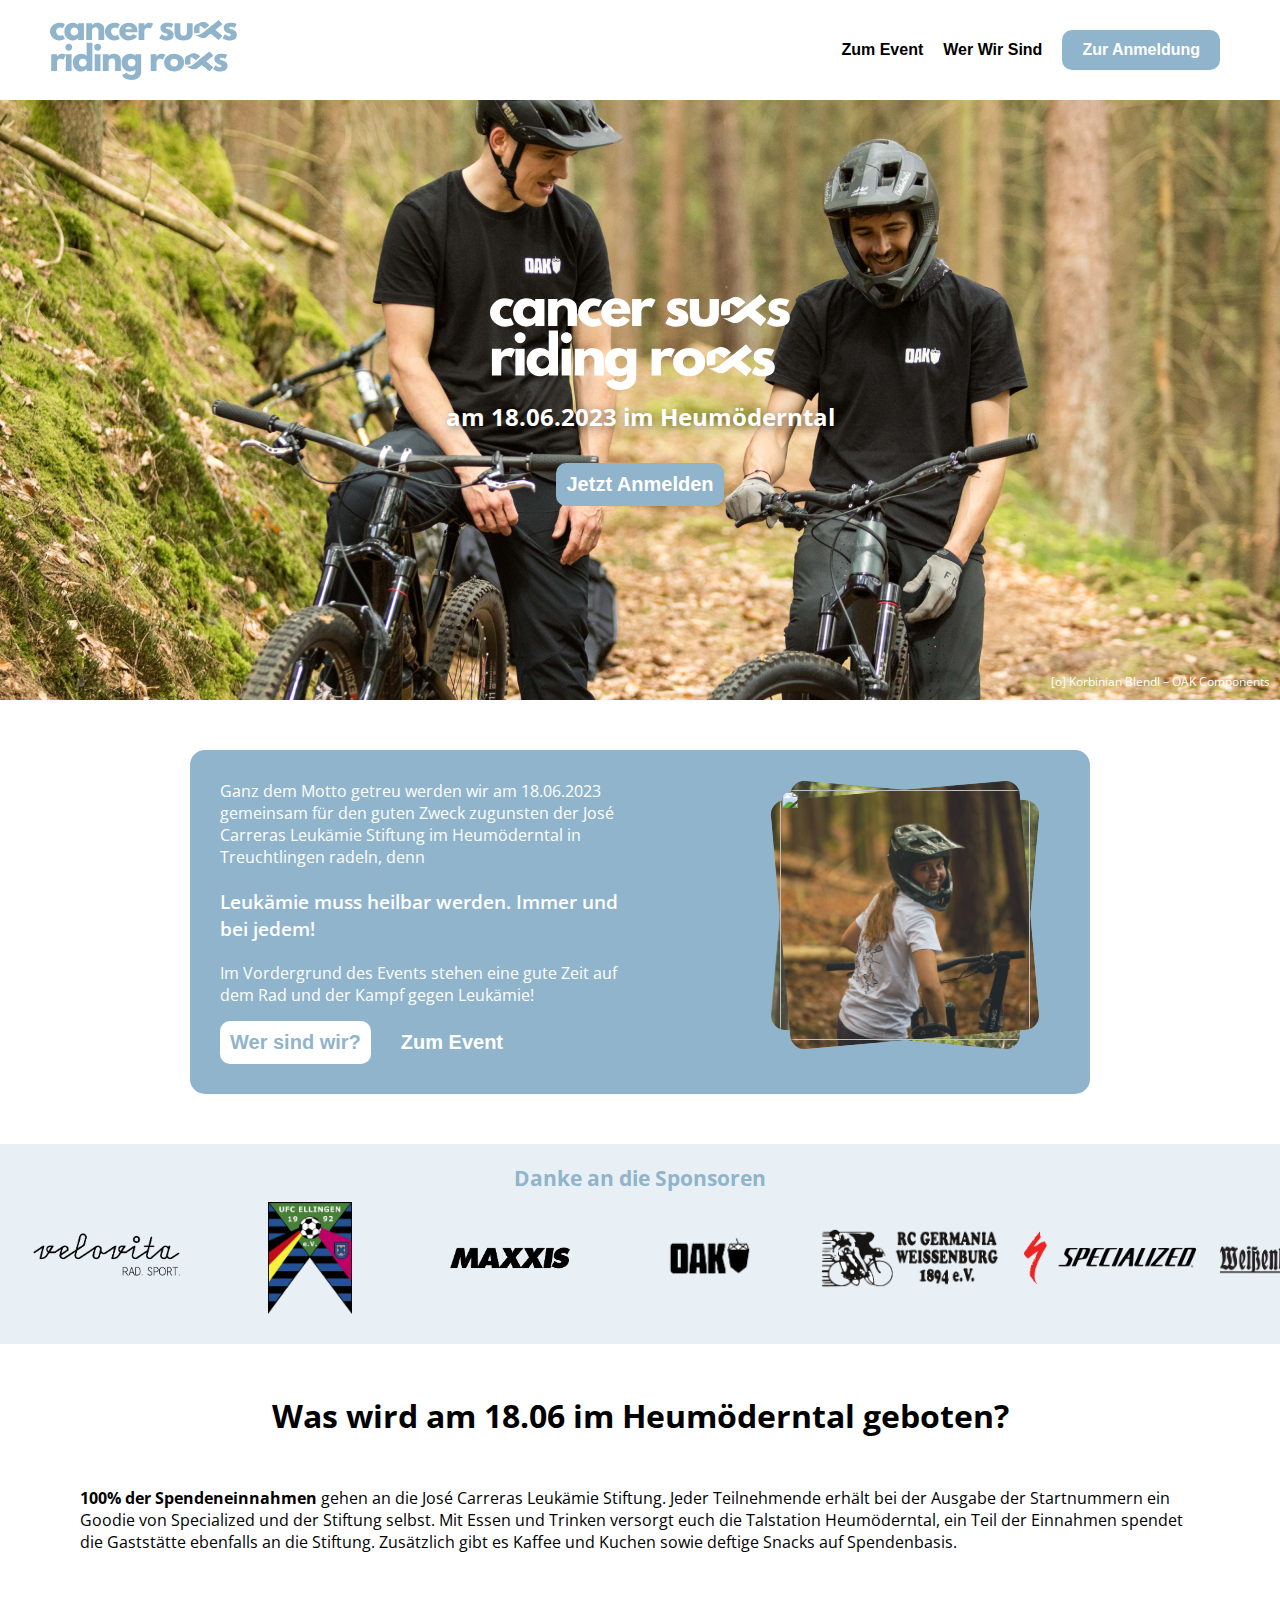
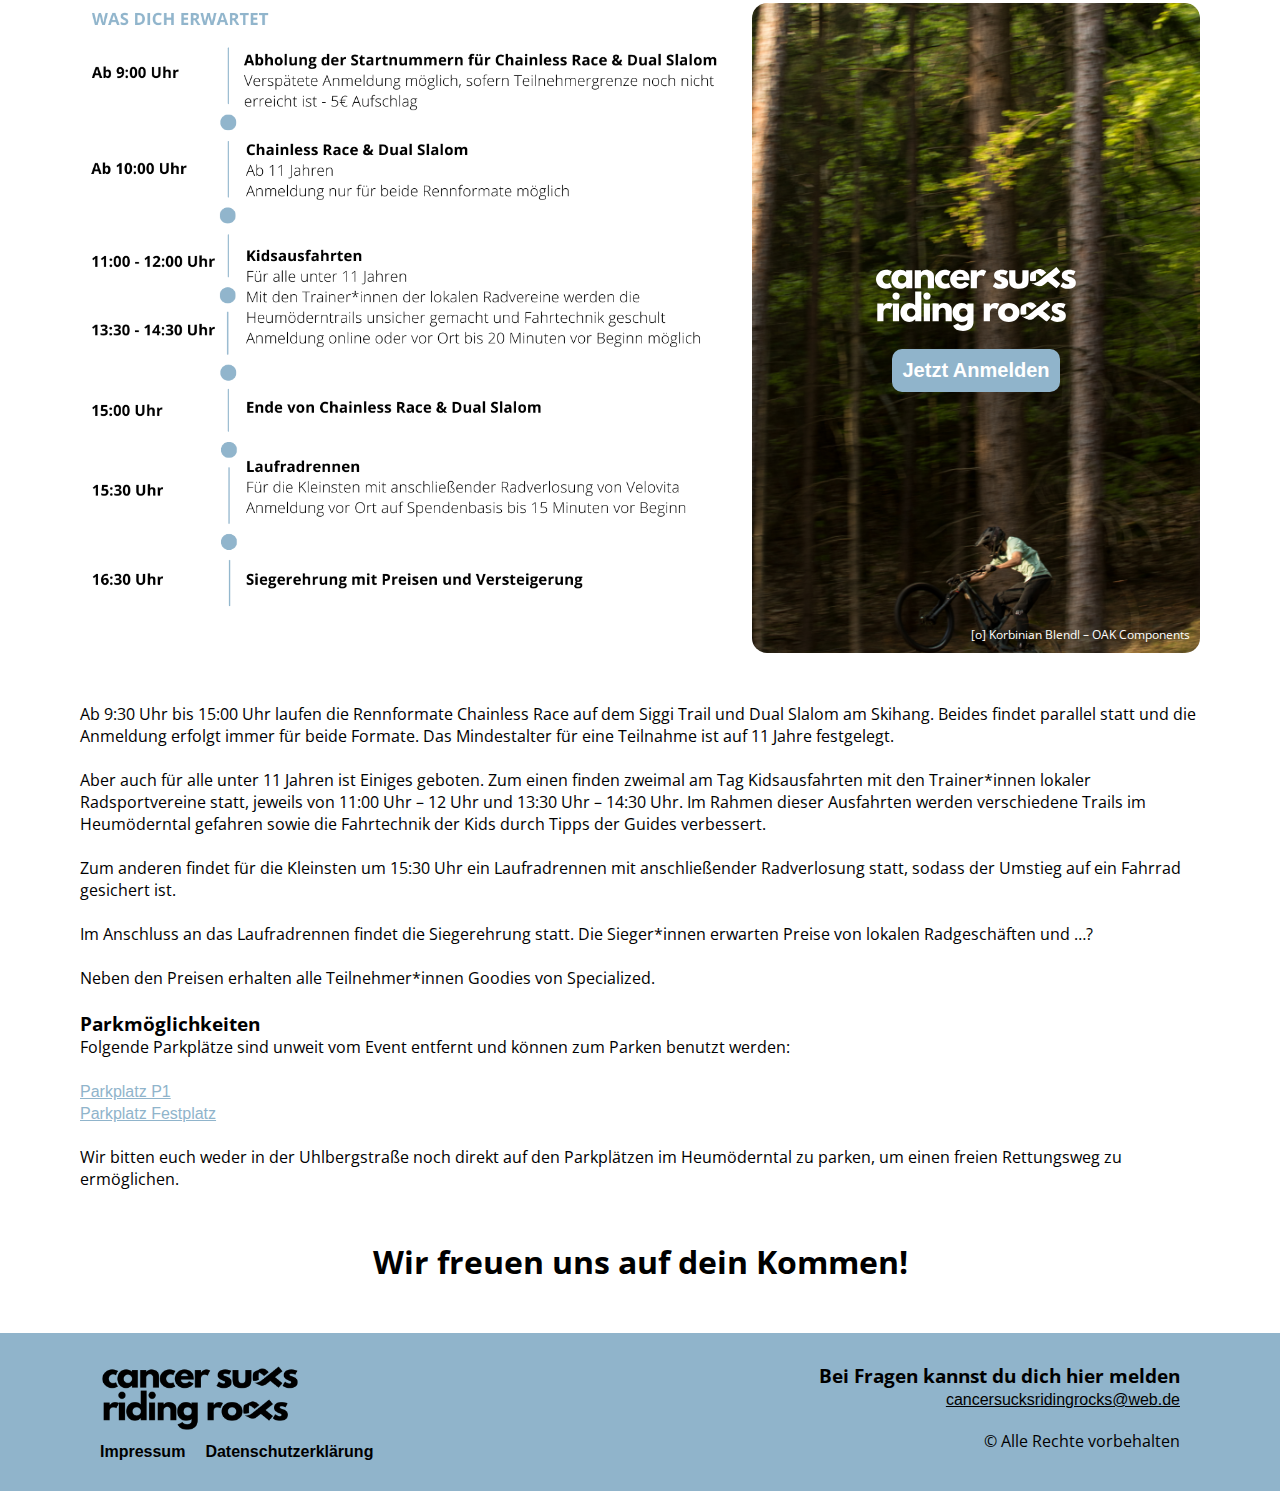
==== commit f3427aee: "first commit" ====
--- a/views/index.html
+++ b/views/index.html
@@ -75,6 +75,8 @@
                     <img src="../public/assets/sponsoren/RCGWUG.png" alt="">
                     <img src="../public/assets/sponsoren/Specialized.png" alt="">
                     <img src="../public/assets/sponsoren/weißenburger_tagblatt.png" alt="">
+                    <img src="../public/assets/sponsoren/omnibar.png" alt="">
+                    <img src="../public/assets/sponsoren/onesmart.png" alt="">
                     <!-- <img src="../public/assets/sponsoren/" alt=""> -->
                 </div>
         </section>
@@ -114,6 +116,18 @@
                     <br>
                     Neben den Preisen erhalten alle Teilnehmer*innen Goodies von Specialized. 
                 </p>
+                <br>
+                <h3>Parkmöglichkeiten</h3>
+                <p>
+                    Folgende Parkplätze sind unweit vom Event entfernt und können zum Parken benutzt werden:
+                    <br>
+                    <br>
+                    <a style="color: #90B4CB" href="https://goo.gl/maps/8WbkTicd1YUM3LfG9">Parkplatz P1</a>
+                    <br>
+                    <a style="color: #90B4CB" href="https://goo.gl/maps/U8HbNJjHjMnAHhbL7">Parkplatz Festplatz</a>
+                    <br>
+                    <br>
+                    Wir bitten euch weder in der Uhlbergstraße noch direkt auf den Parkplätzen im Heumöderntal zu parken, um einen freien Rettungsweg zu ermöglichen.</p>
                 <h1 class="end-call">Wir freuen uns auf dein Kommen!</h1>
             </div>
         </section>
--- a/public/main.css
+++ b/public/main.css
@@ -578,6 +578,7 @@
     display: none;
   }
   section[name=wer-wir-sind] .wer-wir-sind-wrapper h1 {
+    display: none;
     position: absolute;
     top: 16%;
     left: 30%;
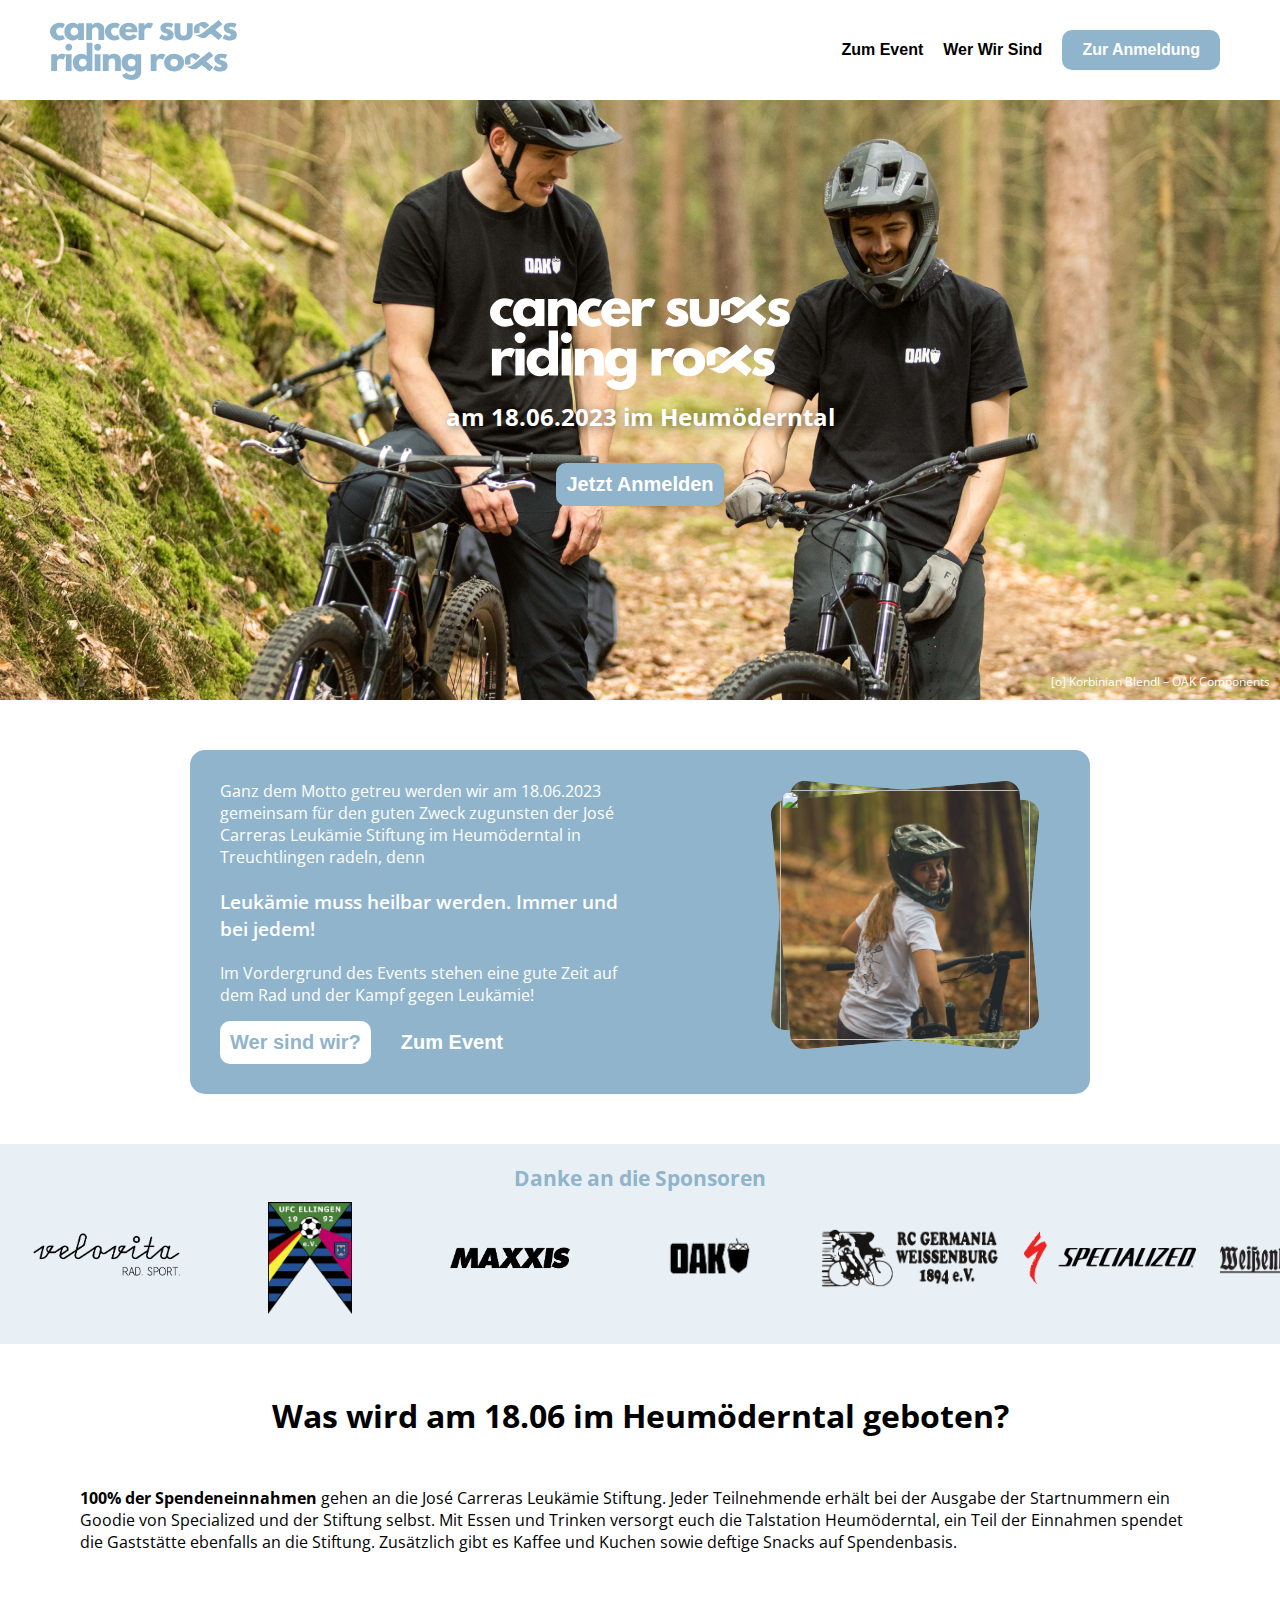
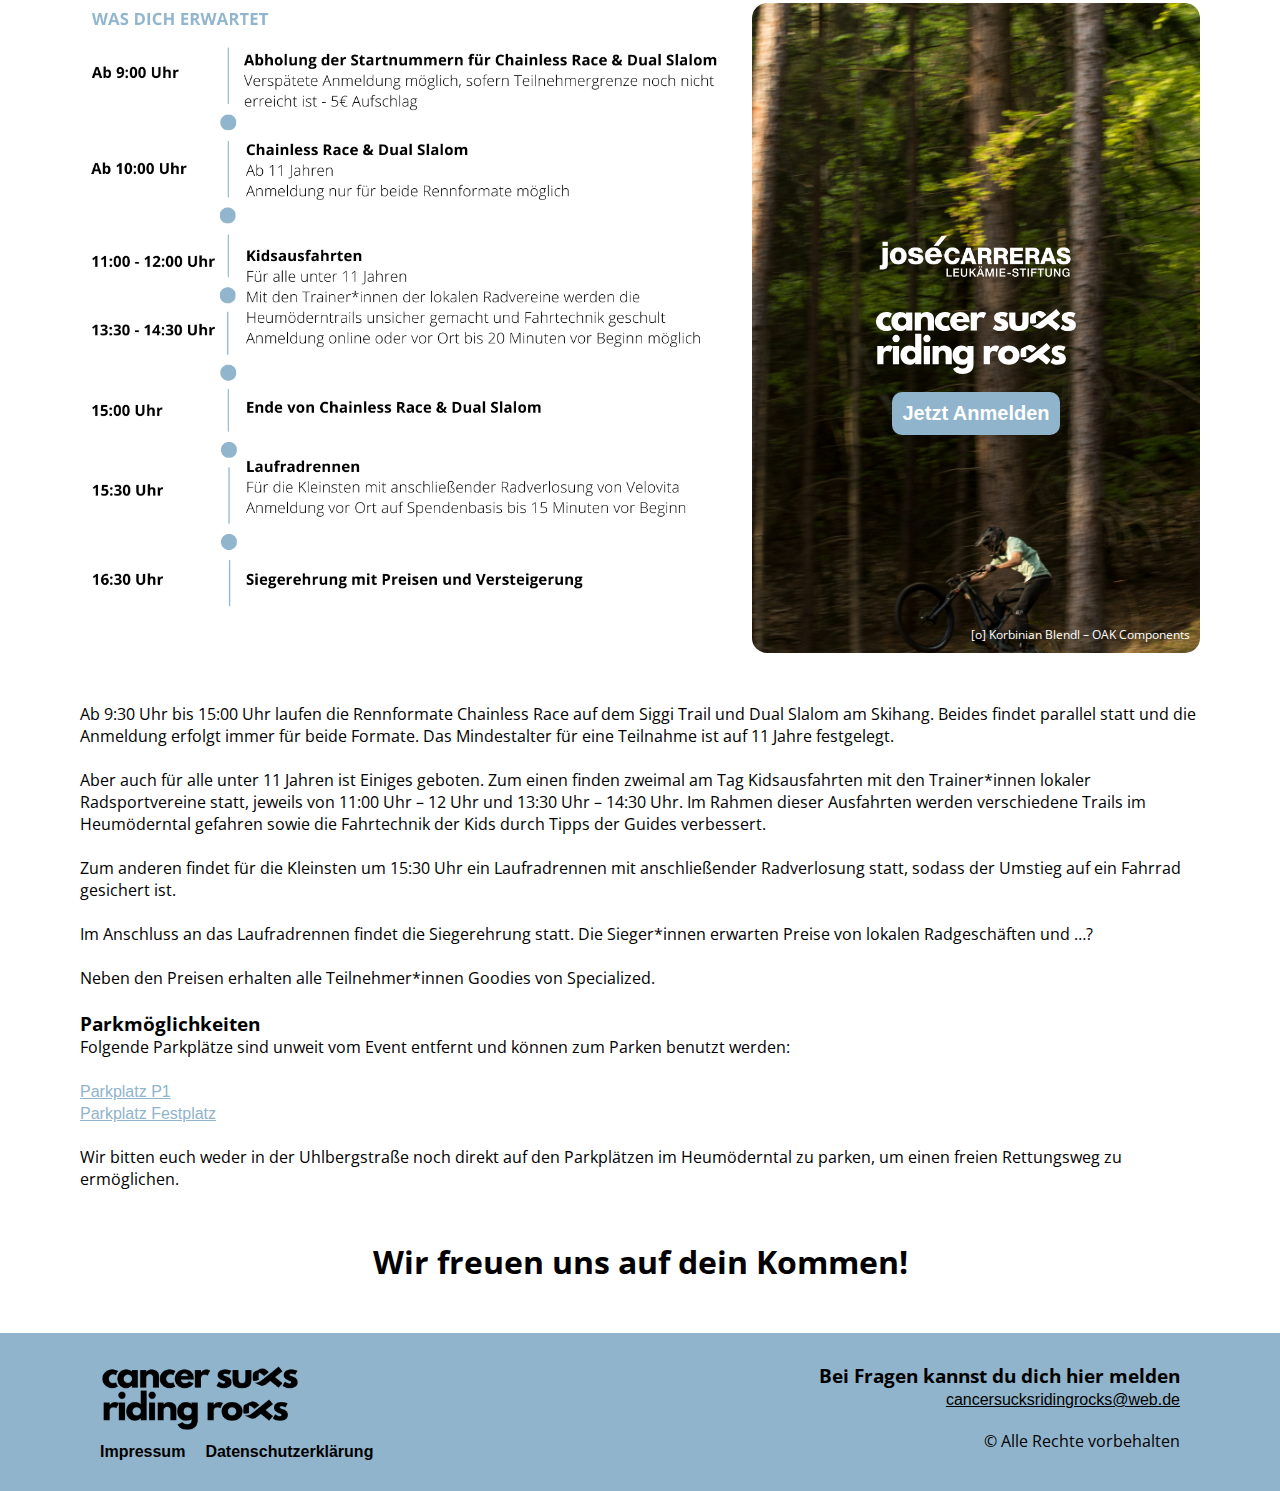
==== commit a3981ea7: "final changes" ====
--- a/views/index.html
+++ b/views/index.html
@@ -91,6 +91,7 @@
                     </div>
                     <div class="event-bild">
                         <div class="overlay">
+                            <img src="../public/assets/josecarreras.png" alt="">
                             <img src="../public/assets/logo_black.svg" alt="logo" class="logo">
                             <a class="btn-primary" target="_blank" href="https://forms.gle/KFm6oG1dG6w49Yee6">Jetzt Anmelden</a>
                             <div class="photograf">[o] Korbinian Blendl – OAK Components</div>
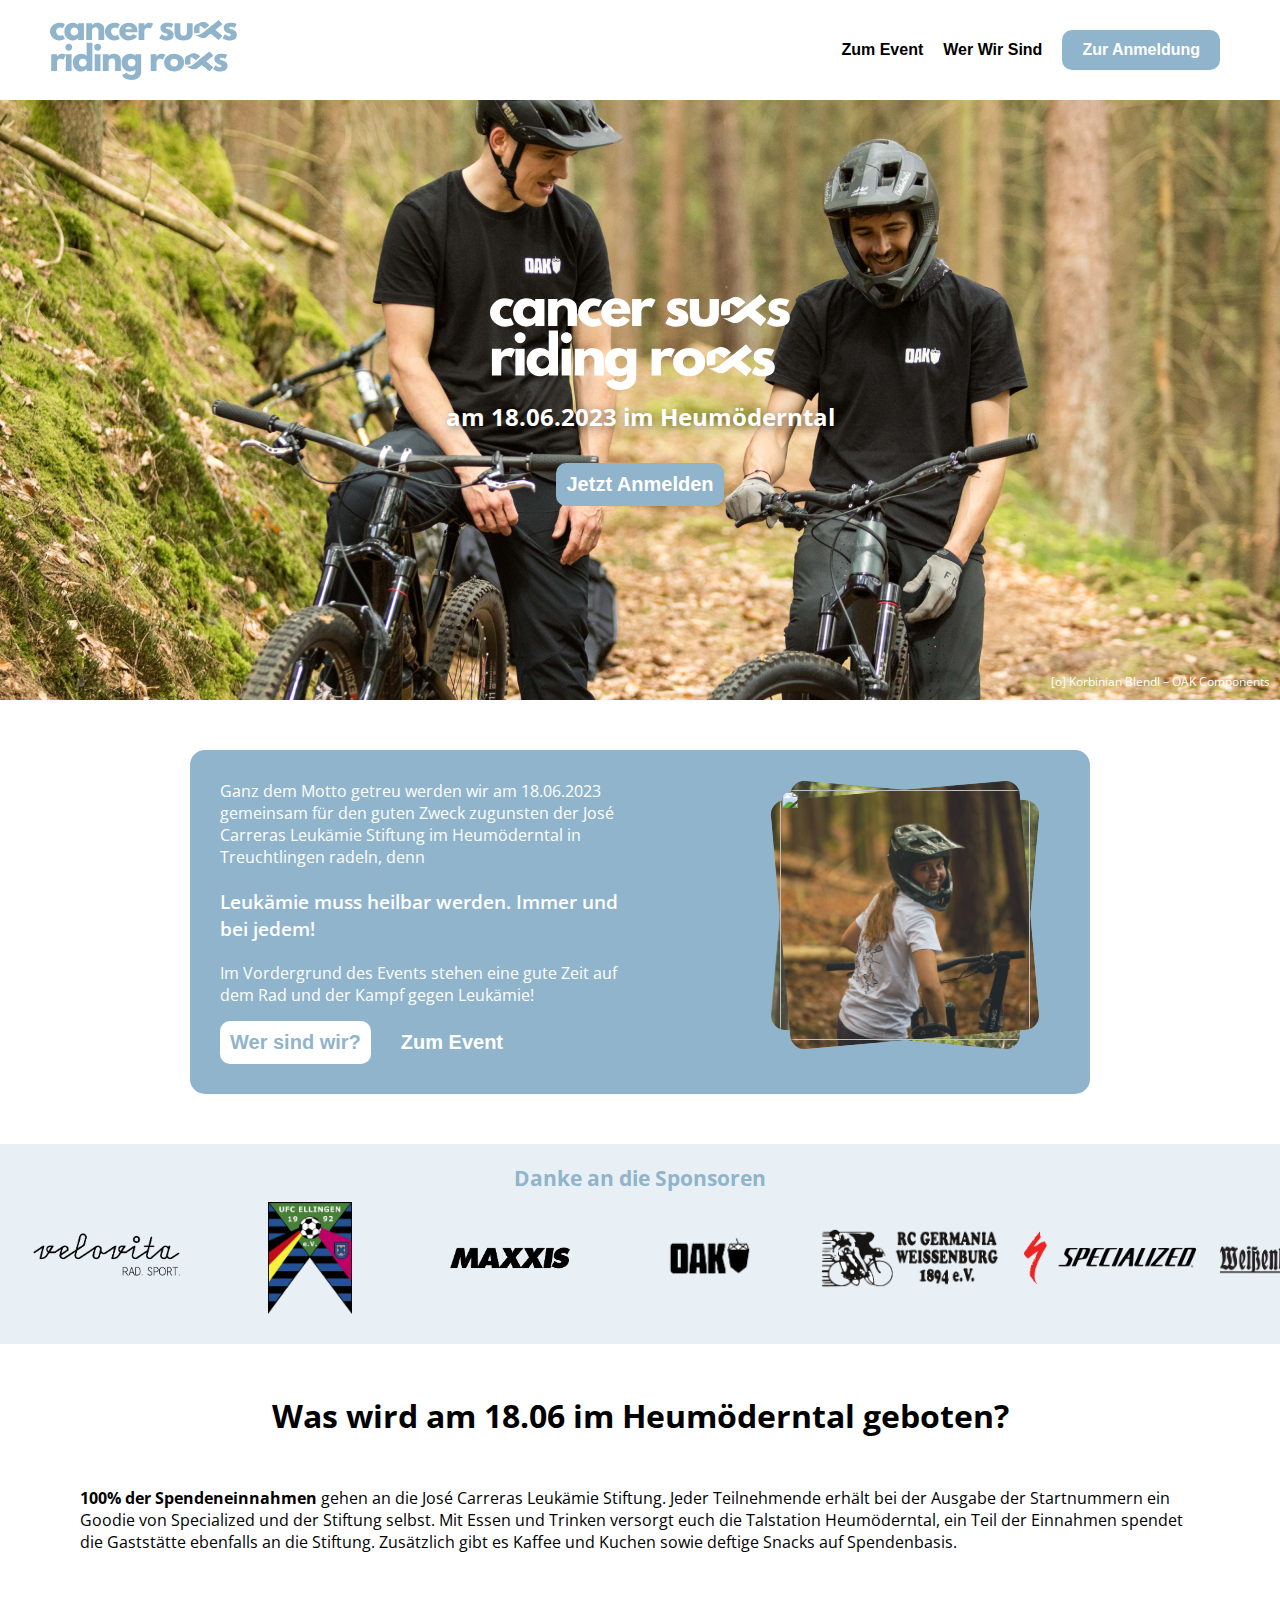
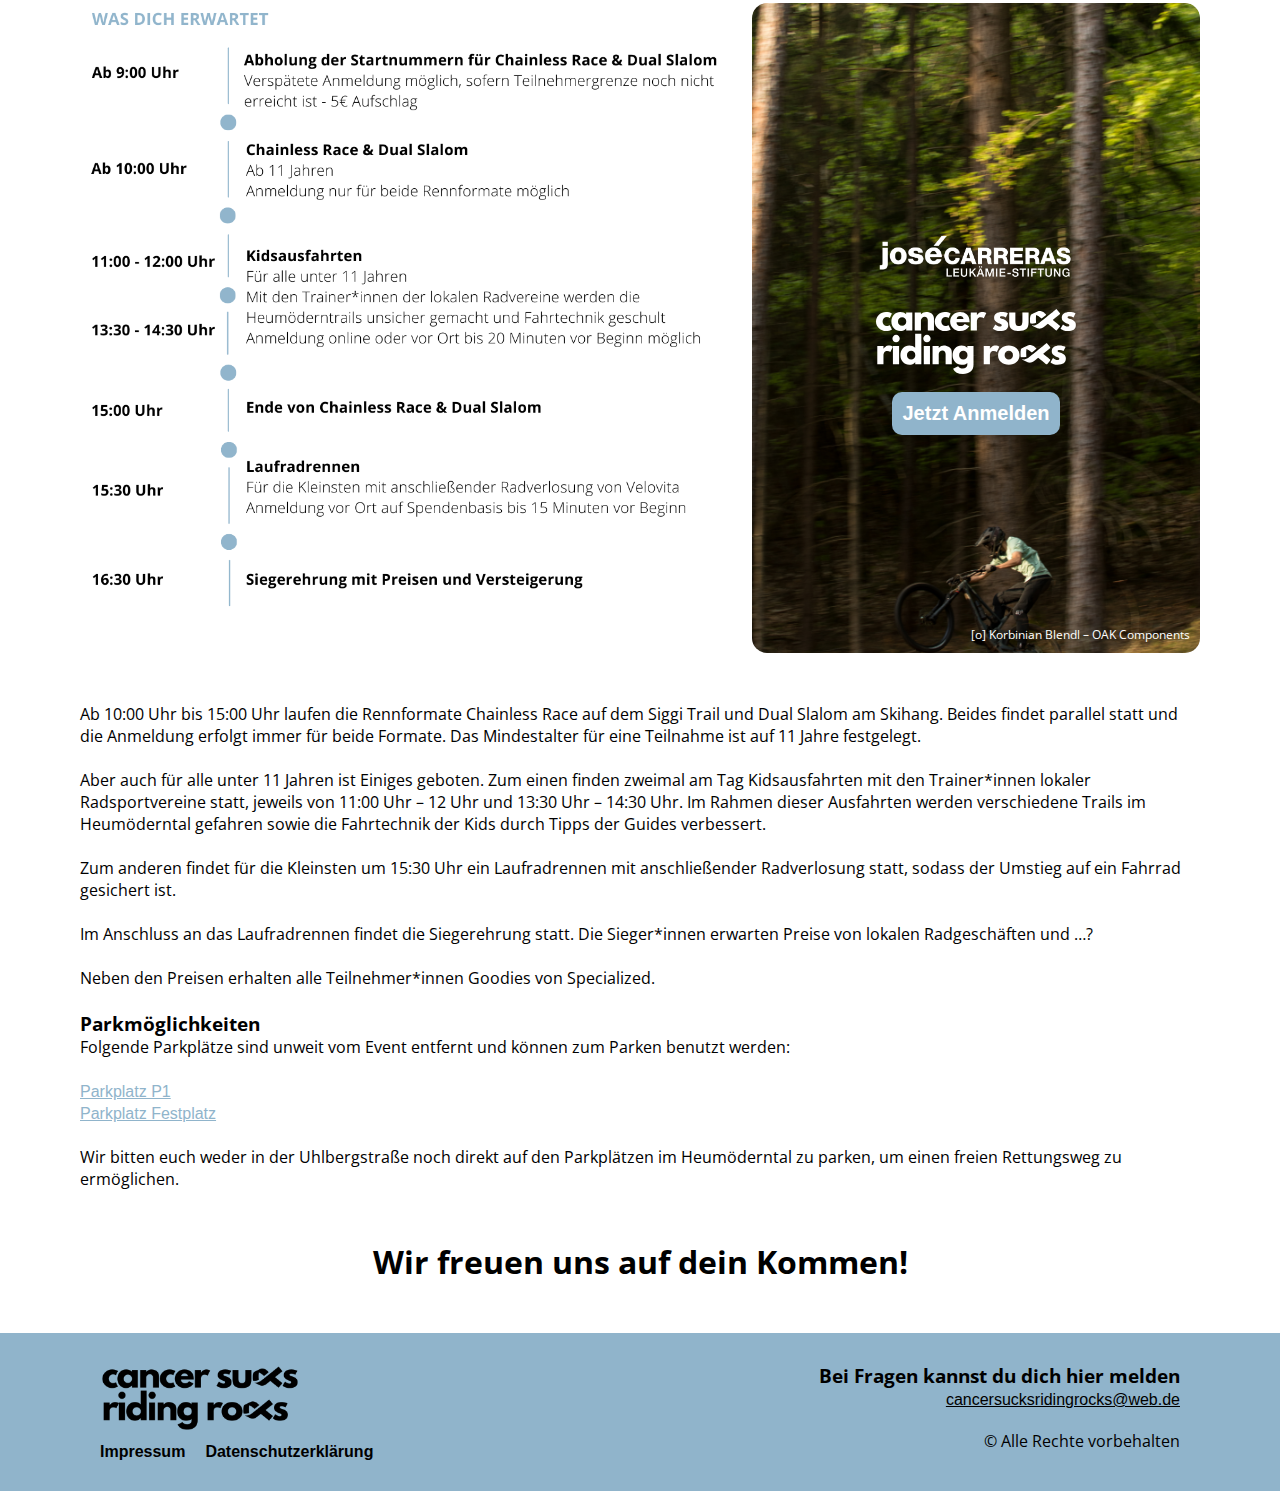
==== commit d5cb4087: "final changes" ====
--- a/views/index.html
+++ b/views/index.html
@@ -102,7 +102,7 @@
                     </div>
                 </div>
                 <p class="mobile-hidden">
-                    Ab 9:30 Uhr bis 15:00 Uhr laufen die Rennformate Chainless Race auf dem Siggi Trail und Dual Slalom am Skihang. Beides findet parallel statt und die Anmeldung erfolgt immer für beide Formate. Das Mindestalter für eine Teilnahme ist auf 11 Jahre festgelegt.  
+                    Ab 10:00 Uhr bis 15:00 Uhr laufen die Rennformate Chainless Race auf dem Siggi Trail und Dual Slalom am Skihang. Beides findet parallel statt und die Anmeldung erfolgt immer für beide Formate. Das Mindestalter für eine Teilnahme ist auf 11 Jahre festgelegt.  
                     <br>
                     <br>
                     Aber auch für alle unter 11 Jahren ist Einiges geboten. Zum einen finden zweimal am Tag Kidsausfahrten mit den Trainer*innen lokaler Radsportvereine statt, jeweils von 11:00 Uhr – 12 Uhr und 13:30 Uhr – 14:30 Uhr. 
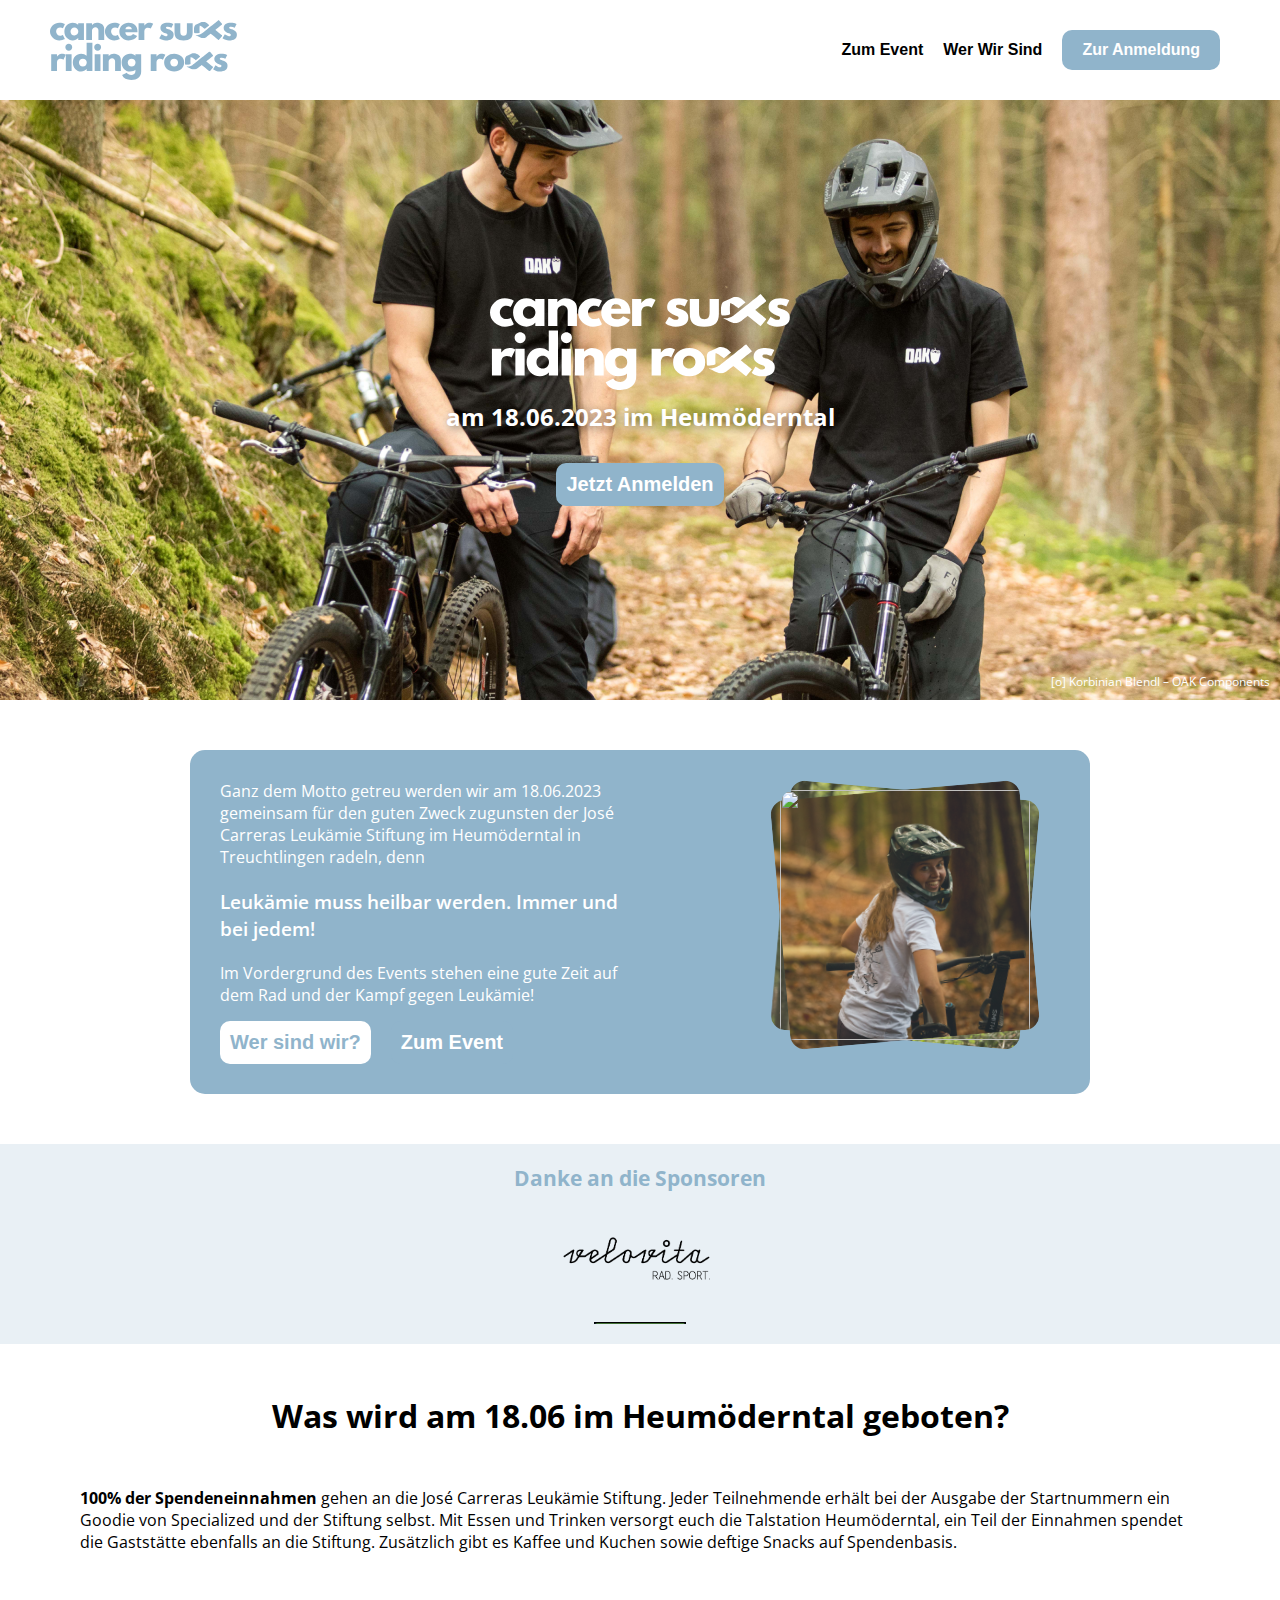
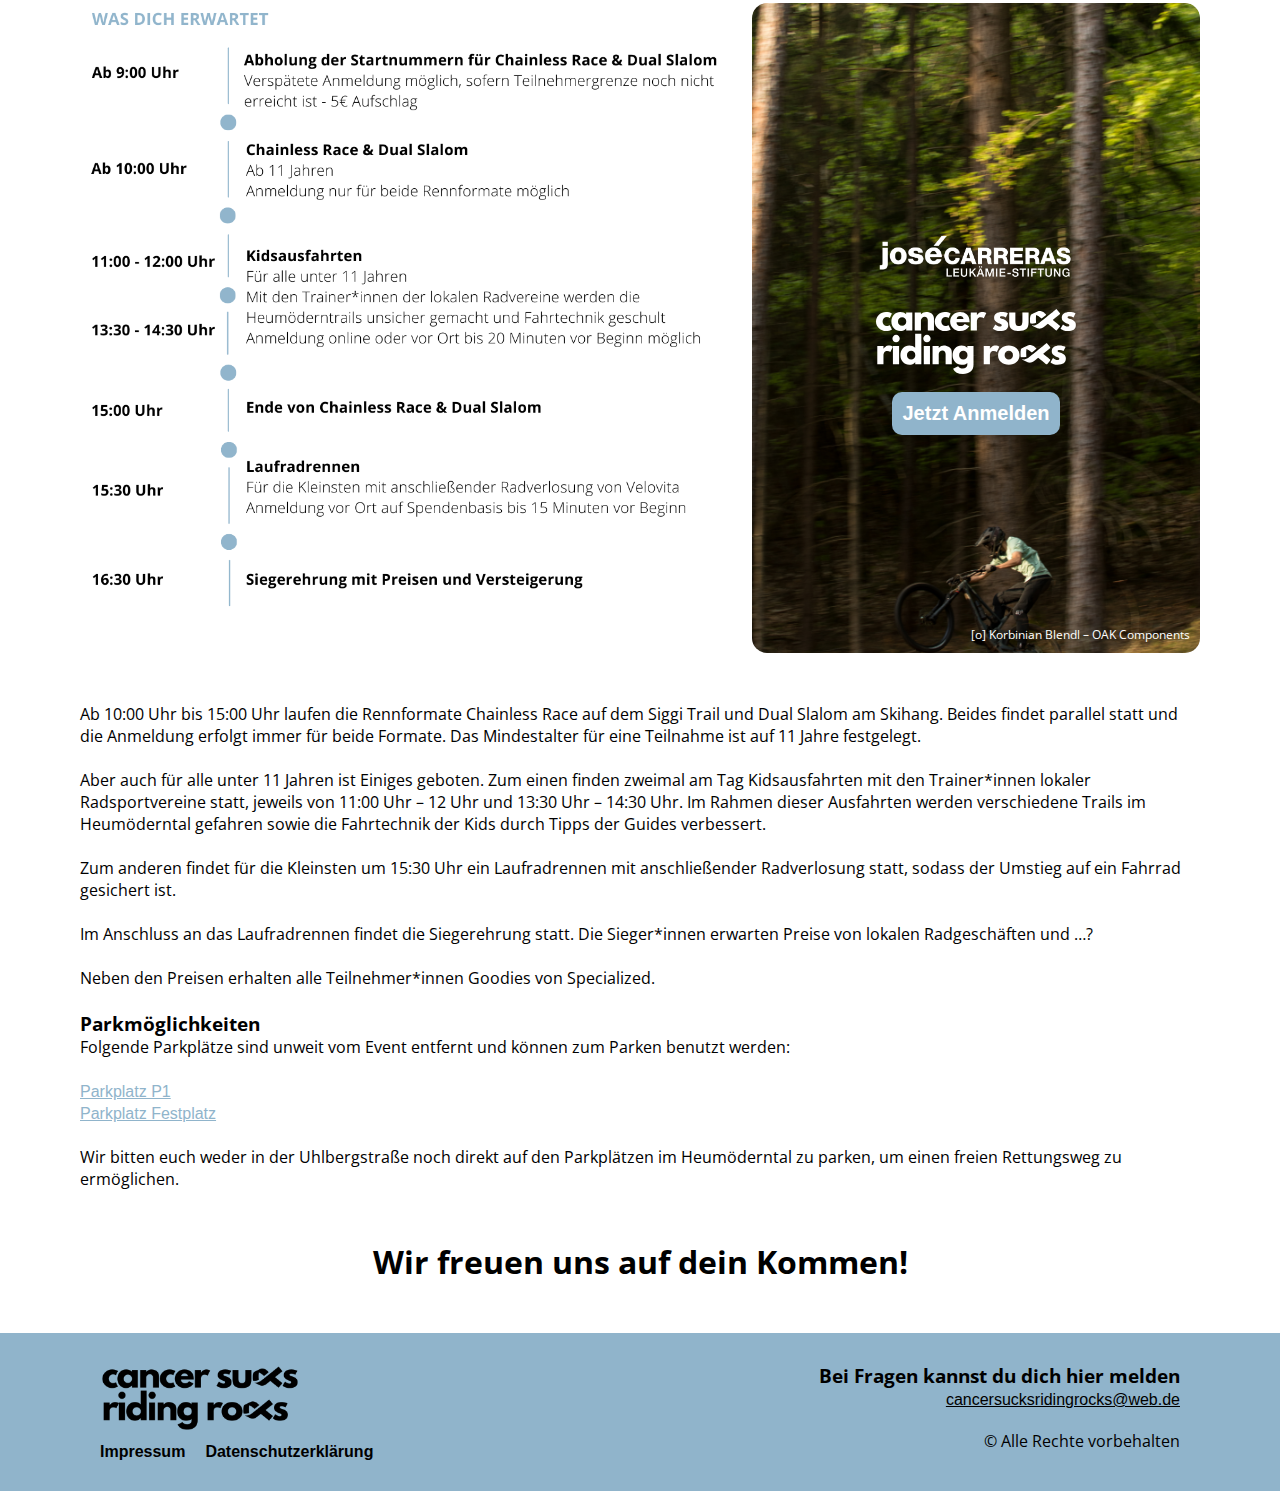
==== commit 4570205f: "added glider" ====
--- a/views/index.html
+++ b/views/index.html
@@ -11,6 +11,9 @@
     <link rel="apple-touch-icon-precomposed" href="../public/assets/favicon.ico" type="image/x-icon">
     <link rel="apple-touch-icon" sizes="57x57" href="../public/assets/favicon.ico" type="image/x-icon">
     <link rel="apple-touch-icon" sizes="72x72" href="../public/assets/favicon.ico" type="image/x-icon">
+    <link rel="stylesheet" href="https://cdnjs.cloudflare.com/ajax/libs/Glide.js/3.0.2/css/glide.core.css"/>
+    <link rel="stylesheet" href="https://cdnjs.cloudflare.com/ajax/libs/Glide.js/3.0.2/css/glide.theme.css"/>
+    <link rel="stylesheet" href="https://cdnjs.cloudflare.com/ajax/libs/font-awesome/5.13.0/css/all.min.css"/>
     <link rel="stylesheet" href="../public/main.css">
 </head>
 <body>
@@ -68,17 +71,62 @@
             <div class="sponsoren-wrapper">
                 <h2>Danke an die Sponsoren</h2>
                 <div class="sponsoren-images">
-                    <img src="../public/assets/sponsoren/Velovita Radsport GmbH.png" alt="">
-                    <img src="../public/assets/sponsoren/UFC.png" alt="">
-                    <img src="../public/assets/sponsoren/maxxis.png" alt="">
-                    <img src="../public/assets/sponsoren/Oak.png" alt="">
-                    <img src="../public/assets/sponsoren/RCGWUG.png" alt="">
-                    <img src="../public/assets/sponsoren/Specialized.png" alt="">
-                    <img src="../public/assets/sponsoren/weißenburger_tagblatt.png" alt="">
-                    <img src="../public/assets/sponsoren/omnibar.png" alt="">
-                    <img src="../public/assets/sponsoren/onesmart.png" alt="">
-                    <!-- <img src="../public/assets/sponsoren/" alt=""> -->
-                </div>
+                    <div class="glide">
+                        <div class="glide__track" data-glide-el="track">
+                            <ul class="glide__slides">
+                                <li class="glide__slide">
+                                    <img src="../public/assets/sponsoren/Velovita Radsport GmbH.png" alt="">
+                                </li>
+                                <li class="glide__slide">
+                                    <img src="../public/assets/sponsoren/UFC.png" alt="">
+                                </li>
+                                <li class="glide__slide">
+                                    <img src="../public/assets/sponsoren/maxxis.png" alt="">
+                                </li>
+                                <li class="glide__slide">
+                                    <img src="../public/assets/sponsoren/Oak.png" alt="">
+                                </li>
+                                <li class="glide__slide">
+                                    <img src="../public/assets/sponsoren/RCGWUG.png" alt="">
+                                </li>
+                                <li class="glide__slide">
+                                    <img src="../public/assets/sponsoren/Specialized.png" alt="">
+                                </li>
+                                <li class="glide__slide">
+                                    <img src="../public/assets/sponsoren/weißenburger_tagblatt.png" alt="">
+                                </li>
+                                <li class="glide__slide">
+                                    <img src="../public/assets/sponsoren/omnibar.png" alt="">
+                                </li>
+                                <li class="glide__slide">
+                                    <img src="../public/assets/sponsoren/onesmart.png" alt="">
+                                </li>
+                            </ul>
+                        </div>
+                        <div class="glide__bullets" data-glide-el="controls[nav]">
+                            <button class="glide__bullet" data-glide-dir="=0"></button>
+                            <button class="glide__bullet" data-glide-dir="=1"></button>
+                            <button class="glide__bullet" data-glide-dir="=2"></button>
+                            <button class="glide__bullet" data-glide-dir="=3"></button>
+                            <button class="glide__bullet" data-glide-dir="=4"></button>
+                            <button class="glide__bullet" data-glide-dir="=5"></button>
+                            <button class="glide__bullet" data-glide-dir="=6"></button>
+                            <button class="glide__bullet" data-glide-dir="=7"></button>
+                            <button class="glide__bullet" data-glide-dir="=8"></button>
+                            <button class="glide__bullet" data-glide-dir="=9"></button>
+                        </div>
+                        <div class="glide__arrows" data-glide-el="controls">
+                            <button class="glide__arrow glide__arrow--left" data-glide-dir="<">
+                                <i class="fas fa-chevron-left"></i>
+                            </button>
+                            <button class="glide__arrow glide__arrow--right" data-glide-dir=">">
+                                <i class="fas fa-chevron-right"></i>
+                            </button>
+                        </div>
+                        <!-- <img src="../public/assets/sponsoren/" alt=""> -->
+                    </div>
+                </div>
+            </div>
         </section>
         <section name="event-ablauf" id="event">
             <div class="container">
@@ -155,4 +203,23 @@
     </footer>
 </body>
 <script src="../public/main.js"></script>
+<script src="https://cdnjs.cloudflare.com/ajax/libs/Glide.js/3.0.2/glide.js"></script>
+<script>
+    var glide = new Glide(".glide", {
+        autoplay: 2000,
+        type: "carousel",
+        perView: 5,
+        focusAt: "center",
+        breakpoints: {
+            800: {
+                perView: 2,
+            },
+            480: {
+                perView: 1,
+            },
+        },
+    });
+
+    glide.mount();
+</script>
 </html>--- a/public/main.css
+++ b/public/main.css
@@ -240,11 +240,41 @@
   color: var(--color-primary);
   font-size: 1.3rem;
 }
+
+.glide__bullets {
+  bottom: -5px;
+}
+
+.glide__bullet--active {
+  background-color: #90B4CB;
+}
+
+.glide__arrow {
+  background-color: #90B4CB;
+  border: 0;
+}
+
+.glide__arrow--left {
+  left: 0;
+}
+
+.glide__arrow--right {
+  right: 0;
+}
+
+.glide__slide {
+  display: flex;
+  justify-content: center;
+  align-items: center;
+  height: 100%;
+  width: 100%;
+}
+
 main section[name=sponsoren] .sponsoren-wrapper .sponsoren-images {
   display: flex;
   flex-wrap: nowrap;
   gap: 20px;
-  max-width: 100vw;
+  max-width: 1400px;
   overflow-x: auto;
   overflow-y: hidden;
   padding: 10px 20px;
@@ -533,7 +563,7 @@
     margin-bottom: 20px;
   }
   main section[name=event-ablauf] .event {
-    margin: 20px 0 30px;
+    margin: 40px 0 30px;
   }
   main section[name=about] .about-wrapper .about-text .btns {
     margin-top: 20px;
@@ -542,20 +572,25 @@
     font-size: 1rem;
   }
   .end-call {
-    margin: 20px 0 !important;
+    margin: 40px 0 !important;
   }
   p {
     font-size: 0.8rem !important;
     text-align: justify;
   }
   main section[name=event-ablauf] {
-    margin: 20px 0;
+    margin: 40px 0;
   }
   main section[name=event-ablauf] .container {
     padding: 0 20px;
   }
   main section[name=about] .about-wrapper {
     padding: 20px;
+  }
+  @media (max-width: 768px) {
+    main section[name=about] .about-wrapper {
+      padding: 40px 20px
+    }
   }
   h1 {
     font-size: 1.2rem;
@@ -602,14 +637,15 @@
     max-width: none;
   }
   section[name=wer-wir-sind] .wer-wir-sind-wrapper .infotext {
-    padding: 0 20px;
+    padding: 0 25px;
     margin-top: 0;
   }
   section[name=wer-wir-sind] .wer-wir-sind-wrapper .heumoederntrails {
-    padding: 20px;
+    padding: 25px;
     margin: 0;
     flex-wrap: wrap;
     gap: 20px;
+    margin-top: 75px;
   }
 }
 @media (max-width: 1024px) {
